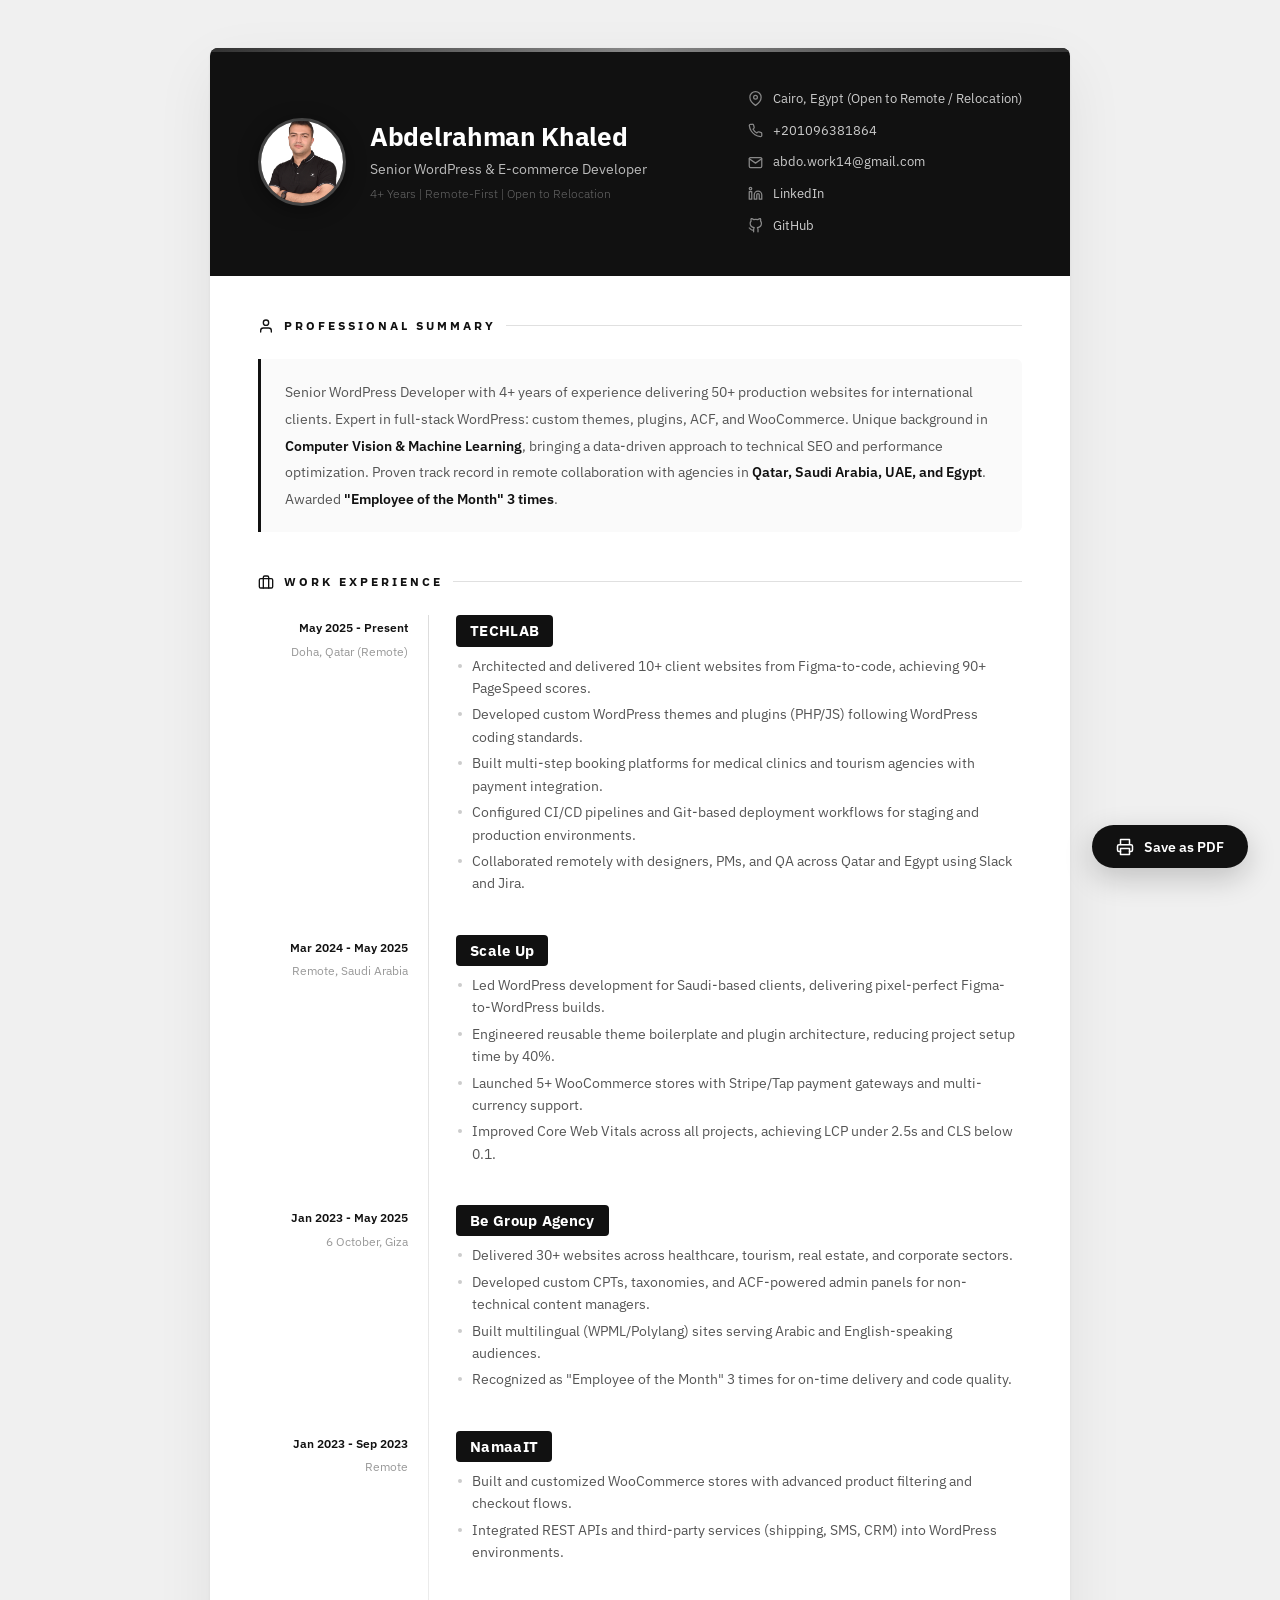
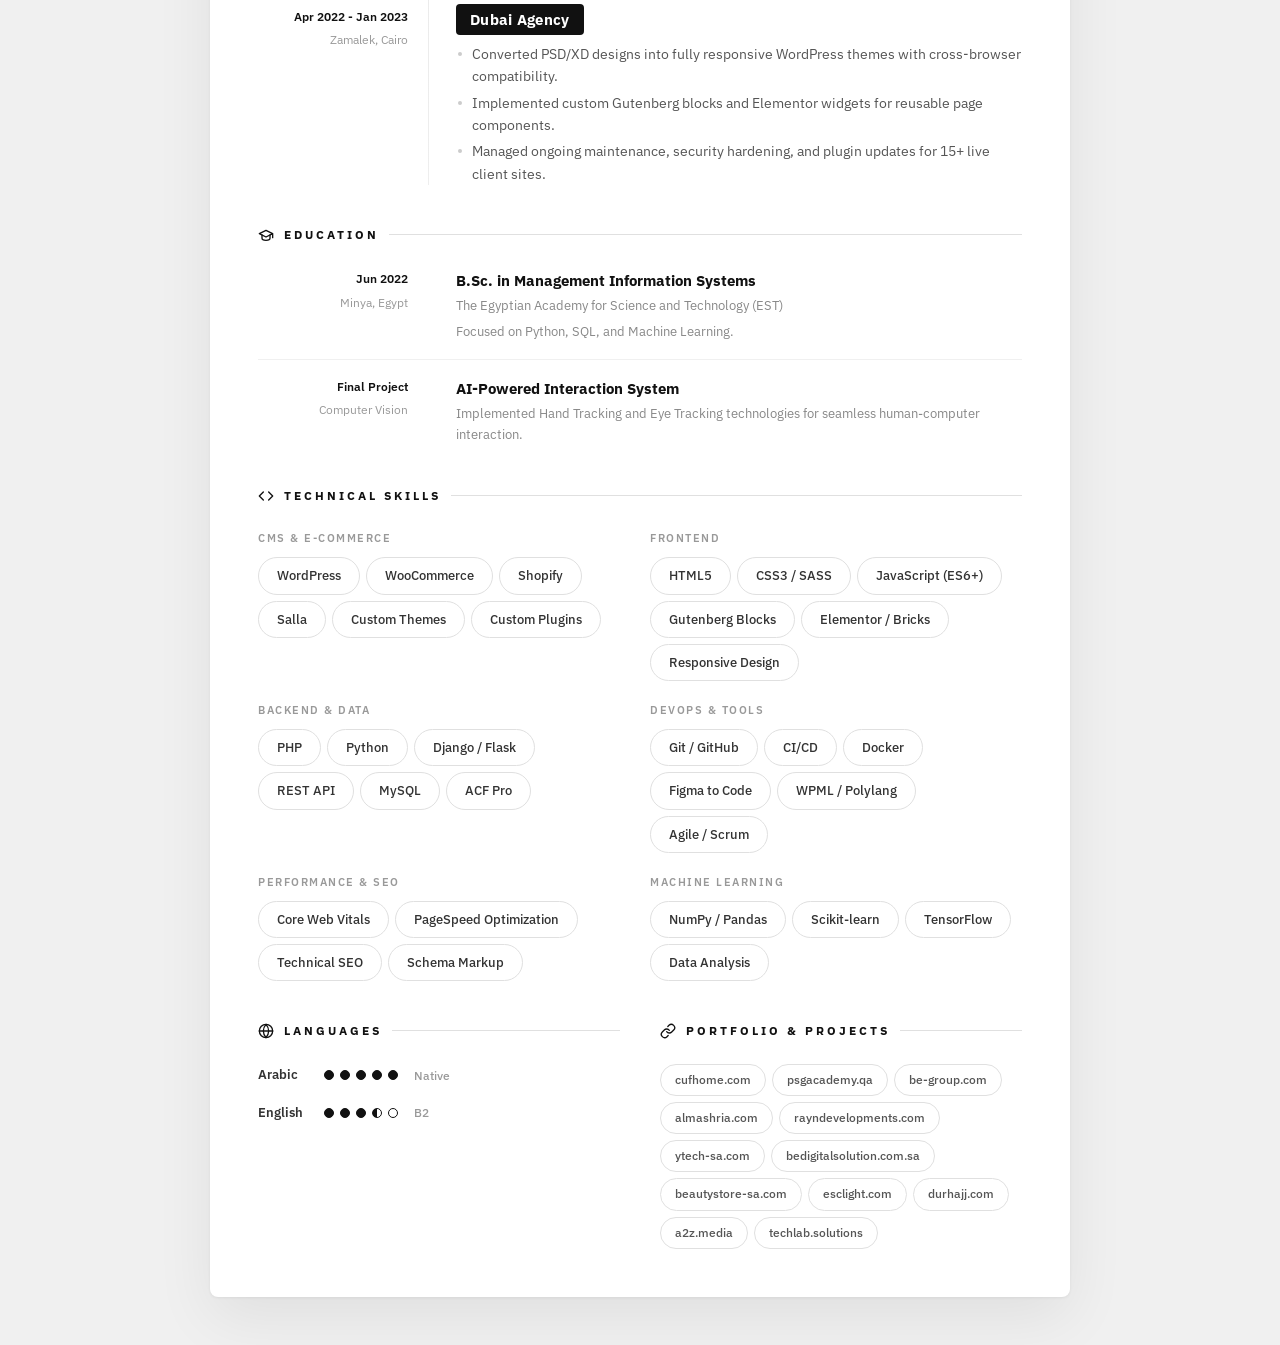
==== index.html @ c053edd2 "Initial CV commit" ====
<!DOCTYPE html>
<html lang="en">

<head>
    <meta charset="UTF-8">
    <meta name="viewport" content="width=device-width, initial-scale=1.0">
    <meta name="description"
        content="Abdelrahman Khaled - Senior WordPress Developer with 4+ years of experience delivering 50+ production websites for international clients. Expert in custom themes, plugins, WooCommerce, and headless WordPress. Open to remote and relocation opportunities.">
    <meta name="keywords"
        content="WordPress Developer, Senior WordPress Developer, WooCommerce, PHP Developer, Web Developer, Remote Developer, Freelance WordPress, Custom Themes, Custom Plugins, ACF, Elementor, Gutenberg, SEO, E-commerce Developer, Shopify, Full Stack WordPress">
    <meta name="author" content="Abdelrahman Khaled">
    <meta name="robots" content="index, follow">
    <title>Abdelrahman Khaled | Senior WordPress & E-commerce Developer - Resume</title>
    <link rel="stylesheet" href="style.css">
    <link rel="preconnect" href="https://fonts.googleapis.com">
    <link rel="preconnect" href="https://fonts.gstatic.com" crossorigin>
    <link href="https://fonts.googleapis.com/css2?family=IBM+Plex+Sans:wght@300;400;500;600;700&display=swap"
        rel="stylesheet">
</head>

<body>

    <article class="page" role="document" aria-label="Resume of Abdelrahman Khaled">

        <!-- Header / Contact Information -->
        <header class="header">
            <div class="header__left">
                <img class="header__avatar" src="profile.jpeg" alt="Profile photo of Abdelrahman Khaled" width="88"
                    height="88">
                <div class="header__info">
                    <h1 class="header__name">Abdelrahman Khaled</h1>
                    <p class="header__role">Senior WordPress & E-commerce Developer</p>
                    <p class="header__sub">4+ Years | Remote-First | Open to Relocation</p>
                </div>
            </div>
            <address class="header__right" aria-label="Contact Information">
                <div class="header__contact-item">
                    <svg class="icon" viewBox="0 0 24 24" fill="none" stroke="currentColor" stroke-width="2"
                        stroke-linecap="round" stroke-linejoin="round" aria-hidden="true">
                        <path d="M21 10c0 7-9 13-9 13s-9-6-9-13a9 9 0 0 1 18 0z" />
                        <circle cx="12" cy="10" r="3" />
                    </svg>
                    <span class="header__value">Cairo, Egypt (Open to Remote / Relocation)</span>
                </div>
                <div class="header__contact-item">
                    <svg class="icon" viewBox="0 0 24 24" fill="none" stroke="currentColor" stroke-width="2"
                        stroke-linecap="round" stroke-linejoin="round" aria-hidden="true">
                        <path
                            d="M22 16.92v3a2 2 0 0 1-2.18 2 19.79 19.79 0 0 1-8.63-3.07 19.5 19.5 0 0 1-6-6 19.79 19.79 0 0 1-3.07-8.67A2 2 0 0 1 4.11 2h3a2 2 0 0 1 2 1.72c.127.96.361 1.903.7 2.81a2 2 0 0 1-.45 2.11L8.09 9.91a16 16 0 0 0 6 6l1.27-1.27a2 2 0 0 1 2.11-.45c.907.339 1.85.573 2.81.7A2 2 0 0 1 22 16.92z" />
                    </svg>
                    <a href="tel:+201096381864" class="header__value">+201096381864</a>
                </div>
                <div class="header__contact-item">
                    <svg class="icon" viewBox="0 0 24 24" fill="none" stroke="currentColor" stroke-width="2"
                        stroke-linecap="round" stroke-linejoin="round" aria-hidden="true">
                        <path d="M4 4h16c1.1 0 2 .9 2 2v12c0 1.1-.9 2-2 2H4c-1.1 0-2-.9-2-2V6c0-1.1.9-2 2-2z" />
                        <polyline points="22,6 12,13 2,6" />
                    </svg>
                    <a href="mailto:abdo.work14@gmail.com" class="header__value">abdo.work14@gmail.com</a>
                </div>
                <!-- Social Links -->
                <div class="header__contact-item">
                    <svg class="icon" viewBox="0 0 24 24" fill="none" stroke="currentColor" stroke-width="2"
                        stroke-linecap="round" stroke-linejoin="round" aria-hidden="true">
                        <path d="M16 8a6 6 0 0 1 6 6v7h-4v-7a2 2 0 0 0-2-2 2 2 0 0 0-2 2v7h-4v-7a6 6 0 0 1 6-6z" />
                        <rect x="2" y="9" width="4" height="12" />
                        <circle cx="4" cy="4" r="2" />
                    </svg>
                    <a href="https://www.linkedin.com/in/abdelrahman-khaled-38851b259/" target="_blank"
                        rel="noopener noreferrer" class="header__value">LinkedIn</a>
                </div>
                <div class="header__contact-item">
                    <svg class="icon" viewBox="0 0 24 24" fill="none" stroke="currentColor" stroke-width="2"
                        stroke-linecap="round" stroke-linejoin="round" aria-hidden="true">
                        <path
                            d="M9 19c-5 1.5-5-2.5-7-3m14 6v-3.87a3.37 3.37 0 0 0-.94-2.61c3.14-.35 6.44-1.54 6.44-7A5.44 5.44 0 0 0 20 4.77 5.07 5.07 0 0 0 19.91 1S18.73.65 16 2.48a13.38 13.38 0 0 0-7 0C6.27.65 5.09 1 5.09 1A5.07 5.07 0 0 0 5 4.77a5.44 5.44 0 0 0-1.5 3.78c0 5.42 3.3 6.61 6.44 7A3.37 3.37 0 0 0 9 18.13V22" />
                    </svg>
                    <a href="https://github.com/aabbddoo00" target="_blank" rel="noopener noreferrer"
                        class="header__value">GitHub</a>
                </div>
            </address>
        </header>

        <!-- Content -->
        <div class="content">

            <!-- Professional Summary -->
            <section class="section" aria-labelledby="summary-title">
                <h2 class="section__title" id="summary-title">
                    <svg class="icon" viewBox="0 0 24 24" fill="none" stroke="currentColor" stroke-width="2"
                        stroke-linecap="round" stroke-linejoin="round" aria-hidden="true">
                        <path d="M20 21v-2a4 4 0 0 0-4-4H8a4 4 0 0 0-4 4v2" />
                        <circle cx="12" cy="7" r="4" />
                    </svg>
                    Professional Summary
                </h2>
                <p class="section__text">
                    Senior WordPress Developer with 4+ years of experience delivering 50+ production websites
                    for international clients. Expert in full-stack WordPress: custom themes, plugins, ACF,
                    and WooCommerce. Unique background in <strong>Computer Vision &amp; Machine Learning</strong>,
                    bringing a data-driven approach to technical SEO and performance optimization.
                    Proven track record in remote collaboration with agencies in <strong>Qatar, Saudi Arabia,
                        UAE, and Egypt</strong>. Awarded <strong>"Employee of the Month" 3 times</strong>.
                </p>
            </section>

            <!-- Work Experience -->
            <section class="section" aria-labelledby="experience-title">
                <h2 class="section__title" id="experience-title">
                    <svg class="icon" viewBox="0 0 24 24" fill="none" stroke="currentColor" stroke-width="2"
                        stroke-linecap="round" stroke-linejoin="round" aria-hidden="true">
                        <rect x="2" y="7" width="20" height="14" rx="2" ry="2" />
                        <path d="M16 21V5a2 2 0 0 0-2-2h-4a2 2 0 0 0-2 2v16" />
                    </svg>
                    Work Experience
                </h2>
                <div class="timeline">

                    <div class="job" role="listitem">
                        <div class="job__left">
                            <time class="job__date">May 2025 - Present</time>
                            <span class="job__location">Doha, Qatar (Remote)</span>
                        </div>
                        <div class="job__right">
                            <h3 class="job__company">TECHLAB</h3>
                            <ul class="job__list">
                                <li>Architected and delivered 10+ client websites from Figma-to-code, achieving 90+
                                    PageSpeed scores.</li>
                                <li>Developed custom WordPress themes and plugins (PHP/JS) following WordPress coding
                                    standards.</li>
                                <li>Built multi-step booking platforms for medical clinics and tourism agencies with
                                    payment integration.</li>
                                <li>Configured CI/CD pipelines and Git-based deployment workflows for staging and
                                    production environments.</li>
                                <li>Collaborated remotely with designers, PMs, and QA across Qatar and Egypt using Slack
                                    and Jira.</li>
                            </ul>
                        </div>
                    </div>

                    <div class="job" role="listitem">
                        <div class="job__left">
                            <time class="job__date">Mar 2024 - May 2025</time>
                            <span class="job__location">Remote, Saudi Arabia</span>
                        </div>
                        <div class="job__right">
                            <h3 class="job__company">Scale Up</h3>
                            <ul class="job__list">
                                <li>Led WordPress development for Saudi-based clients, delivering pixel-perfect
                                    Figma-to-WordPress builds.</li>
                                <li>Engineered reusable theme boilerplate and plugin architecture, reducing project
                                    setup time by 40%.</li>
                                <li>Launched 5+ WooCommerce stores with Stripe/Tap payment gateways and multi-currency
                                    support.</li>
                                <li>Improved Core Web Vitals across all projects, achieving LCP under 2.5s and CLS below
                                    0.1.</li>
                            </ul>
                        </div>
                    </div>

                    <div class="job" role="listitem">
                        <div class="job__left">
                            <time class="job__date">Jan 2023 - May 2025</time>
                            <span class="job__location">6 October, Giza</span>
                        </div>
                        <div class="job__right">
                            <h3 class="job__company">Be Group Agency</h3>
                            <ul class="job__list">
                                <li>Delivered 30+ websites across healthcare, tourism, real estate, and corporate
                                    sectors.</li>
                                <li>Developed custom CPTs, taxonomies, and ACF-powered admin panels for non-technical
                                    content managers.</li>
                                <li>Built multilingual (WPML/Polylang) sites serving Arabic and English-speaking
                                    audiences.</li>
                                <li>Recognized as "Employee of the Month" 3 times for on-time delivery and code quality.
                                </li>
                            </ul>
                        </div>
                    </div>

                    <div class="job" role="listitem">
                        <div class="job__left">
                            <time class="job__date">Jan 2023 - Sep 2023</time>
                            <span class="job__location">Remote</span>
                        </div>
                        <div class="job__right">
                            <h3 class="job__company">NamaaIT</h3>
                            <ul class="job__list">
                                <li>Built and customized WooCommerce stores with advanced product filtering and checkout
                                    flows.</li>
                                <li>Integrated REST APIs and third-party services (shipping, SMS, CRM) into WordPress
                                    environments.</li>
                            </ul>
                        </div>
                    </div>

                    <div class="job" role="listitem">
                        <div class="job__left">
                            <time class="job__date">Apr 2022 - Jan 2023</time>
                            <span class="job__location">Zamalek, Cairo</span>
                        </div>
                        <div class="job__right">
                            <h3 class="job__company">Dubai Agency</h3>
                            <ul class="job__list">
                                <li>Converted PSD/XD designs into fully responsive WordPress themes with cross-browser
                                    compatibility.</li>
                                <li>Implemented custom Gutenberg blocks and Elementor widgets for reusable page
                                    components.</li>
                                <li>Managed ongoing maintenance, security hardening, and plugin updates for 15+ live
                                    client sites.</li>
                            </ul>
                        </div>
                    </div>

                </div>
            </section>

            <!-- Education -->
            <section class="section" aria-labelledby="education-title">
                <h2 class="section__title" id="education-title">
                    <svg class="icon" viewBox="0 0 24 24" fill="none" stroke="currentColor" stroke-width="2"
                        stroke-linecap="round" stroke-linejoin="round" aria-hidden="true">
                        <path d="M22 10v6M2 10l10-5 10 5-10 5z" />
                        <path d="M6 12v5c0 1.66 2.69 3 6 3s6-1.34 6-3v-5" />
                    </svg>
                    Education
                </h2>
                <div class="edu">
                    <div class="edu__left">
                        <time class="edu__date">Jun 2022</time>
                        <span class="edu__place">Minya, Egypt</span>
                    </div>
                    <div class="edu__right">
                        <h3 class="edu__degree">B.Sc. in Management Information Systems</h3>
                        <p class="edu__school">The Egyptian Academy for Science and Technology (EST)</p>
                        <p class="edu__details">
                            Focused on Python, SQL, and Machine Learning.
                        </p>
                    </div>
                </div>
                <div class="edu edu--extra">
                    <div class="edu__left">
                        <span class="edu__date">Final Project</span>
                        <span class="edu__place">Computer Vision</span>
                    </div>
                    <div class="edu__right">
                        <h3 class="edu__degree">AI-Powered Interaction System</h3>
                        <p class="edu__school">Implemented Hand Tracking and Eye Tracking technologies for seamless
                            human-computer interaction.</p>
                    </div>
                </div>
            </section>

            <!-- Technical Skills -->
            <section class="section" aria-labelledby="skills-title">
                <h2 class="section__title" id="skills-title">
                    <svg class="icon" viewBox="0 0 24 24" fill="none" stroke="currentColor" stroke-width="2"
                        stroke-linecap="round" stroke-linejoin="round" aria-hidden="true">
                        <polyline points="16 18 22 12 16 6" />
                        <polyline points="8 6 2 12 8 18" />
                    </svg>
                    Technical Skills
                </h2>
                <div class="skill-groups">
                    <div class="skill-group">
                        <h4 class="skill-group__title">CMS &amp; E-commerce</h4>
                        <div class="skill-group__chips">
                            <span class="chip">WordPress</span>
                            <span class="chip">WooCommerce</span>
                            <span class="chip">Shopify</span>
                            <span class="chip">Salla</span>
                            <span class="chip">Custom Themes</span>
                            <span class="chip">Custom Plugins</span>
                        </div>
                    </div>
                    <div class="skill-group">
                        <h4 class="skill-group__title">Frontend</h4>
                        <div class="skill-group__chips">
                            <span class="chip">HTML5</span>
                            <span class="chip">CSS3 / SASS</span>
                            <span class="chip">JavaScript (ES6+)</span>
                            <span class="chip">Gutenberg Blocks</span>
                            <span class="chip">Elementor / Bricks</span>
                            <span class="chip">Responsive Design</span>
                        </div>
                    </div>
                    <div class="skill-group">
                        <h4 class="skill-group__title">Backend &amp; Data</h4>
                        <div class="skill-group__chips">
                            <span class="chip">PHP</span>
                            <span class="chip">Python</span>
                            <span class="chip">Django / Flask</span>
                            <span class="chip">REST API</span>
                            <span class="chip">MySQL</span>
                            <span class="chip">ACF Pro</span>
                        </div>
                    </div>
                    <div class="skill-group">
                        <h4 class="skill-group__title">DevOps &amp; Tools</h4>
                        <div class="skill-group__chips">
                            <span class="chip">Git / GitHub</span>
                            <span class="chip">CI/CD</span>
                            <span class="chip">Docker</span>
                            <span class="chip">Figma to Code</span>
                            <span class="chip">WPML / Polylang</span>
                            <span class="chip">Agile / Scrum</span>
                        </div>
                    </div>
                    <div class="skill-group">
                        <h4 class="skill-group__title">Performance &amp; SEO</h4>
                        <div class="skill-group__chips">
                            <span class="chip">Core Web Vitals</span>
                            <span class="chip">PageSpeed Optimization</span>
                            <span class="chip">Technical SEO</span>
                            <span class="chip">Schema Markup</span>
                        </div>
                    </div>
                    <div class="skill-group">
                        <h4 class="skill-group__title">Machine Learning</h4>
                        <div class="skill-group__chips">
                            <span class="chip">NumPy / Pandas</span>
                            <span class="chip">Scikit-learn</span>
                            <span class="chip">TensorFlow</span>
                            <span class="chip">Data Analysis</span>
                        </div>
                    </div>
                </div>
            </section>

            <!-- Languages -->
            <section class="section section--row">
                <div class="section__half" aria-labelledby="lang-title">
                    <h2 class="section__title" id="lang-title">
                        <svg class="icon" viewBox="0 0 24 24" fill="none" stroke="currentColor" stroke-width="2"
                            stroke-linecap="round" stroke-linejoin="round" aria-hidden="true">
                            <circle cx="12" cy="12" r="10" />
                            <line x1="2" y1="12" x2="22" y2="12" />
                            <path
                                d="M12 2a15.3 15.3 0 0 1 4 10 15.3 15.3 0 0 1-4 10 15.3 15.3 0 0 1-4-10 15.3 15.3 0 0 1 4-10z" />
                        </svg>
                        Languages
                    </h2>
                    <div class="langs">
                        <div class="lang">
                            <span class="lang__name">Arabic</span>
                            <span class="lang__dots">
                                <span class="lang__dot lang__dot--filled"></span>
                                <span class="lang__dot lang__dot--filled"></span>
                                <span class="lang__dot lang__dot--filled"></span>
                                <span class="lang__dot lang__dot--filled"></span>
                                <span class="lang__dot lang__dot--filled"></span>
                            </span>
                            <span class="lang__label">Native</span>
                        </div>
                        <div class="lang">
                            <span class="lang__name">English</span>
                            <span class="lang__dots">
                                <span class="lang__dot lang__dot--filled"></span>
                                <span class="lang__dot lang__dot--filled"></span>
                                <span class="lang__dot lang__dot--filled"></span>
                                <span class="lang__dot lang__dot--half"></span>
                                <span class="lang__dot"></span>
                            </span>
                            <span class="lang__label">B2</span>
                        </div>
                    </div>
                </div>
                <div class="section__half" aria-labelledby="portfolio-title">
                    <h2 class="section__title" id="portfolio-title">
                        <svg class="icon" viewBox="0 0 24 24" fill="none" stroke="currentColor" stroke-width="2"
                            stroke-linecap="round" stroke-linejoin="round" aria-hidden="true">
                            <path d="M10 13a5 5 0 0 0 7.54.54l3-3a5 5 0 0 0-7.07-7.07l-1.72 1.71" />
                            <path d="M14 11a5 5 0 0 0-7.54-.54l-3 3a5 5 0 0 0 7.07 7.07l1.71-1.71" />
                        </svg>
                        Portfolio &amp; Projects
                    </h2>
                    <div class="portfolio">
                        <a href="https://cufhome.com" target="_blank" rel="noopener noreferrer">cufhome.com</a>
                        <a href="https://psgacademy.qa" target="_blank" rel="noopener noreferrer">psgacademy.qa</a>
                        <a href="https://be-group.com" target="_blank" rel="noopener noreferrer">be-group.com</a>
                        <a href="https://almashria.com" target="_blank" rel="noopener noreferrer">almashria.com</a>
                        <a href="https://rayndevelopments.com" target="_blank"
                            rel="noopener noreferrer">rayndevelopments.com</a>
                        <a href="https://ytech-sa.com/ar" target="_blank" rel="noopener noreferrer">ytech-sa.com</a>
                        <a href="https://bedigitalsolution.com.sa" target="_blank"
                            rel="noopener noreferrer">bedigitalsolution.com.sa</a>
                        <a href="https://beautystore-sa.com" target="_blank"
                            rel="noopener noreferrer">beautystore-sa.com</a>
                        <a href="https://esclight.com" target="_blank" rel="noopener noreferrer">esclight.com</a>
                        <a href="https://durhajj.com" target="_blank" rel="noopener noreferrer">durhajj.com</a>
                        <a href="https://a2z.media" target="_blank" rel="noopener noreferrer">a2z.media</a>
                        <a href="https://techlab.solutions" target="_blank"
                            rel="noopener noreferrer">techlab.solutions</a>
                    </div>
                </div>
            </section>

        </div>

    </article>

    <!-- Floating Print Button -->
    <button class="print-btn" onclick="window.print()" aria-label="Print or Save as PDF">
        <svg class="icon" viewBox="0 0 24 24" fill="none" stroke="currentColor" stroke-width="2" stroke-linecap="round"
            stroke-linejoin="round">
            <path d="M6 9V2h12v7M6 18H4a2 2 0 0 1-2-2v-5a2 2 0 0 1 2-2h16a2 2 0 0 1 2 2v5a2 2 0 0 1-2 2h-2" />
            <rect x="6" y="14" width="12" height="8" />
        </svg>
        <span>Save as PDF</span>
    </button>

</body>

</html>
---- style.css ----
/* ========================================
   ABDELRAHMAN KHALED — CV
   ======================================== */

/* ---------- Reset & Base ---------- */
*,
*::before,
*::after {
    margin: 0;
    padding: 0;
    box-sizing: border-box;
}

html {
    font-size: 16px;
}

body {
    font-family: 'IBM Plex Sans', -apple-system, BlinkMacSystemFont, sans-serif;
    background: #f0f0f0;
    color: #444;
    line-height: 1.65;
    -webkit-font-smoothing: antialiased;
    -moz-osx-font-smoothing: grayscale;
    min-height: 100vh;
    display: flex;
    justify-content: center;
    align-items: flex-start;
    padding: 48px 24px;
}

/* ---------- SVG Icons ---------- */
.icon {
    width: 16px;
    height: 16px;
    flex-shrink: 0;
    display: inline-block;
    vertical-align: middle;
}

address {
    font-style: normal;
}

/* ---------- Page ---------- */
.page {
    max-width: 860px;
    width: 100%;
    background: #fff;
    box-shadow: 0 1px 3px rgba(0, 0, 0, 0.06), 0 20px 60px rgba(0, 0, 0, 0.07);
    border-radius: 8px;
    overflow: hidden;
}

/* ==========================================
   HEADER
   ========================================== */
.header {
    background: #111;
    color: #fff;
    padding: 40px 48px;
    display: flex;
    justify-content: space-between;
    align-items: center;
    gap: 32px;
    flex-wrap: wrap;
    position: relative;
}

.header::before {
    content: '';
    position: absolute;
    top: 0;
    left: 0;
    right: 0;
    height: 4px;
    background: linear-gradient(90deg, #333 0%, #888 50%, #333 100%);
}

.header__left {
    display: flex;
    align-items: center;
    gap: 24px;
    min-width: 0;
}

.header__avatar {
    width: 88px;
    height: 88px;
    border-radius: 50%;
    object-fit: cover;
    border: 3px solid #444;
    flex-shrink: 0;
    box-shadow: 0 4px 20px rgba(0, 0, 0, 0.4);
}

.header__name {
    font-size: 1.65rem;
    font-weight: 700;
    letter-spacing: -0.3px;
    line-height: 1.2;
    margin-bottom: 4px;
}

.header__role {
    font-size: 0.9rem;
    color: #bbb;
    font-weight: 400;
    margin-bottom: 2px;
}

.header__sub {
    font-size: 0.78rem;
    color: #666;
    font-weight: 300;
}

.header__right {
    display: flex;
    flex-direction: column;
    gap: 10px;
    flex-shrink: 0;
}

.header__contact-item {
    display: flex;
    align-items: center;
    gap: 10px;
}

.header__contact-item .icon {
    width: 15px;
    height: 15px;
    stroke: #888;
    flex-shrink: 0;
}

.header__value {
    font-size: 0.82rem;
    color: #ccc;
    text-decoration: none;
    transition: color 0.2s;
}

a.header__value:hover {
    color: #fff;
}

/* ==========================================
   CONTENT
   ========================================== */
.content {
    padding: 40px 48px 48px;
}

/* ---------- Sections ---------- */
.section {
    margin-bottom: 40px;
}

.section:last-child {
    margin-bottom: 0;
}

.section__title {
    font-size: 0.72rem;
    font-weight: 700;
    color: #111;
    text-transform: uppercase;
    letter-spacing: 3px;
    margin-bottom: 24px;
    display: flex;
    align-items: center;
    gap: 10px;
}

.section__title .icon {
    width: 16px;
    height: 16px;
    stroke: #111;
}

.section__title::after {
    content: '';
    flex: 1;
    height: 1px;
    background: #e0e0e0;
}

.section__text {
    font-size: 0.9rem;
    color: #555;
    line-height: 1.85;
    padding: 20px 24px;
    background: #fafafa;
    border-left: 3px solid #111;
    border-radius: 0 6px 6px 0;
}

.section__text strong {
    color: #111;
    font-weight: 600;
}

/* ==========================================
   TIMELINE / JOBS
   ========================================== */
.timeline {
    display: flex;
    flex-direction: column;
    gap: 0;
    position: relative;
}

.timeline::before {
    content: '';
    position: absolute;
    left: 170px;
    top: 0;
    bottom: 0;
    width: 1px;
    background: linear-gradient(180deg, #ddd 0%, #eee 100%);
}

.job {
    display: grid;
    grid-template-columns: 170px 1fr;
    gap: 28px;
    padding: 20px 0;
    border-bottom: none;
    position: relative;
}

.job:first-child {
    padding-top: 0;
}

.job:last-child {
    padding-bottom: 0;
}

.job__left {
    display: flex;
    flex-direction: column;
    gap: 4px;
    padding-top: 2px;
    text-align: right;
    padding-right: 20px;
}

.job__date {
    font-size: 0.78rem;
    font-weight: 600;
    color: #111;
}

.job__location {
    font-size: 0.75rem;
    color: #999;
}

.job__right {
    min-width: 0;
}

.job__company {
    font-weight: 700;
    font-size: 0.95rem;
    color: #111;
    margin-bottom: 8px;
    display: inline-block;
    background: #111;
    color: #fff;
    padding: 3px 14px;
    border-radius: 4px;
    letter-spacing: 0.3px;
}

.job__list {
    list-style: none;
    display: flex;
    flex-direction: column;
    gap: 4px;
}

.job__list li {
    position: relative;
    padding-left: 16px;
    font-size: 0.85rem;
    color: #555;
    line-height: 1.65;
}

.job__list li::before {
    content: '';
    position: absolute;
    left: 2px;
    top: 9px;
    width: 4px;
    height: 4px;
    border-radius: 50%;
    background: #ccc;
}

/* ==========================================
   EDUCATION
   ========================================== */
.edu {
    display: grid;
    grid-template-columns: 170px 1fr;
    gap: 28px;
}

.edu--extra {
    margin-top: 16px;
    padding-top: 16px;
    border-top: 1px solid #f0f0f0;
}

.edu__left {
    display: flex;
    flex-direction: column;
    gap: 4px;
    text-align: right;
    padding-right: 20px;
}

.edu__date {
    font-size: 0.78rem;
    font-weight: 600;
    color: #111;
}

.edu__place {
    font-size: 0.75rem;
    color: #999;
}

.edu__degree {
    font-weight: 700;
    font-size: 0.95rem;
    color: #111;
    margin-bottom: 2px;
}

.edu__school {
    font-size: 0.82rem;
    color: #888;
}

/* ==========================================
   SKILLS
   ========================================== */
.skill-groups {
    display: grid;
    grid-template-columns: 1fr 1fr;
    gap: 20px;
}

.skill-group {
    min-width: 0;
}

.skill-group__title {
    font-size: 0.7rem;
    font-weight: 600;
    color: #999;
    text-transform: uppercase;
    letter-spacing: 1.5px;
    margin-bottom: 10px;
}

.skill-group__chips {
    display: flex;
    flex-wrap: wrap;
    gap: 6px;
}

.chip {
    padding: 7px 18px;
    background: #fff;
    border: 1.5px solid #e0e0e0;
    border-radius: 100px;
    font-size: 0.8rem;
    color: #333;
    font-weight: 500;
    transition: all 0.25s ease;
    cursor: default;
}

.chip:hover {
    background: #111;
    color: #fff;
    border-color: #111;
    transform: translateY(-1px);
    box-shadow: 0 3px 10px rgba(0, 0, 0, 0.12);
}

/* ==========================================
   LANGUAGES & PORTFOLIO ROW
   ========================================== */
.section--row {
    display: grid;
    grid-template-columns: 1fr 1fr;
    gap: 40px;
}

.section__half {
    min-width: 0;
}

/* --- Language Dots --- */
.langs {
    display: flex;
    flex-direction: column;
    gap: 16px;
}

.lang {
    display: flex;
    align-items: center;
    gap: 12px;
}

.lang__name {
    font-size: 0.82rem;
    font-weight: 600;
    color: #333;
    min-width: 54px;
}

.lang__dots {
    display: flex;
    gap: 6px;
}

.lang__dot {
    width: 10px;
    height: 10px;
    border-radius: 50%;
    border: 1.5px solid #111;
    background: transparent;
    transition: all 0.2s;
}

.lang__dot--filled {
    background: #111;
}

.lang__dot--half {
    background: linear-gradient(90deg, #111 50%, transparent 50%);
}

.lang__label {
    font-size: 0.72rem;
    color: #999;
    font-weight: 500;
    margin-left: 4px;
}

/* --- Portfolio --- */
.portfolio {
    display: flex;
    flex-wrap: wrap;
    gap: 6px;
}

.portfolio a {
    padding: 5px 14px;
    background: #fff;
    border: 1px solid #e0e0e0;
    border-radius: 100px;
    font-size: 0.76rem;
    color: #555;
    text-decoration: none;
    font-weight: 500;
    transition: all 0.2s ease;
}

.portfolio a:hover {
    background: #111;
    color: #fff;
    border-color: #111;
    transform: translateY(-1px);
}

/* ==========================================
   RESPONSIVE
   ========================================== */
@media (max-width: 768px) {
    body {
        padding: 0;
    }

    .page {
        border-radius: 0;
        box-shadow: none;
    }

    .header {
        flex-direction: column;
        align-items: flex-start;
        padding: 32px 24px;
        gap: 24px;
    }

    .header__left {
        flex-direction: column;
        align-items: flex-start;
        gap: 16px;
    }

    .content {
        padding: 28px 24px 36px;
    }

    .job {
        grid-template-columns: 1fr;
        gap: 8px;
    }

    .job__left,
    .edu__left {
        text-align: left;
        padding-right: 0;
    }

    .timeline::before {
        display: none;
    }

    .edu {
        grid-template-columns: 1fr;
        gap: 8px;
    }

    .skill-groups {
        grid-template-columns: 1fr;
        gap: 16px;
    }

    .section--row {
        grid-template-columns: 1fr;
        gap: 32px;
    }

    .chip {
        font-size: 0.78rem;
        padding: 5px 12px;
    }
}

@media (max-width: 480px) {
    .header__name {
        font-size: 1.35rem;
    }

    .header__avatar {
        width: 72px;
        height: 72px;
    }

    .lang {
        grid-template-columns: 50px 1fr 36px;
        gap: 8px;
    }
}

/* ---------- Floating Print Button ---------- */
.print-btn {
    position: fixed;
    bottom: 32px;
    right: 32px;
    background: #111;
    color: #fff;
    border: none;
    padding: 12px 24px;
    border-radius: 100px;
    font-weight: 600;
    font-size: 0.9rem;
    cursor: pointer;
    display: flex;
    align-items: center;
    gap: 10px;
    box-shadow: 0 10px 30px rgba(0, 0, 0, 0.2);
    transition: all 0.3s cubic-bezier(0.175, 0.885, 0.32, 1.275);
    z-index: 1000;
    font-family: inherit;
}

.print-btn:hover {
    transform: translateY(-4px) scale(1.05);
    box-shadow: 0 15px 40px rgba(0, 0, 0, 0.3);
    background: #333;
}

.print-btn .icon {
    width: 18px;
    height: 18px;
    stroke: #fff;
}

.edu__details {
    font-size: 0.82rem;
    color: #888;
    margin-top: 4px;
}

/* ==========================================
   PRINT / PDF
   ========================================== */
@media print {
    .print-btn {
        display: none !important;
    }

    * {
        -webkit-print-color-adjust: exact !important;
        print-color-adjust: exact !important;
    }

    /* ... rest of the print styles follow ... */

    @page {
        margin: 0;
        size: A4;
    }

    html,
    body {
        width: 210mm;
        min-height: 297mm;
    }

    body {
        background: #fff !important;
        padding: 0;
        min-height: auto;
        display: block;
    }

    .icon {
        width: 14px !important;
        height: 14px !important;
        stroke: currentColor !important;
        display: inline-block !important;
        vertical-align: middle !important;
    }

    .header .icon {
        stroke: #999 !important;
    }

    .section__title .icon {
        stroke: #111 !important;
    }

    .page {
        max-width: 100%;
        width: 100%;
        box-shadow: none;
        border-radius: 0;
    }

    .header {
        background: #111 !important;
        color: #fff !important;
        padding: 28px 36px;
        display: flex !important;
        flex-direction: row !important;
        flex-wrap: nowrap !important;
        justify-content: space-between !important;
        align-items: center !important;
        gap: 24px;
    }

    .header__left {
        display: flex !important;
        flex-direction: row !important;
        align-items: center !important;
        gap: 18px;
    }

    .header__avatar {
        width: 64px !important;
        height: 64px !important;
        border: 2px solid #333 !important;
    }

    .header__name {
        color: #fff !important;
        font-size: 1.3rem !important;
    }

    .header__role {
        color: #bbb !important;
        font-size: 0.8rem !important;
    }

    .header__sub {
        color: #666 !important;
        font-size: 0.7rem !important;
    }

    .header__right {
        flex-shrink: 0 !important;
    }

    .header__value,
    a.header__value {
        color: #ccc !important;
        font-size: 0.75rem !important;
    }

    .header__contact-item {
        gap: 8px;
    }

    .content {
        padding: 20px 36px 24px;
    }

    .section {
        margin-bottom: 16px;
    }

    .section__title {
        color: #111 !important;
        margin-bottom: 10px;
        font-size: 0.65rem;
    }

    .section__title::after {
        background: #e0e0e0 !important;
    }

    .section__text {
        font-size: 0.75rem;
        line-height: 1.6;
        padding: 14px 18px;
    }

    .timeline::before {
        left: 140px;
    }

    .job {
        break-inside: avoid;
        padding: 10px 0;
        grid-template-columns: 140px 1fr;
        gap: 20px;
    }

    .job__date {
        color: #111 !important;
        font-size: 0.7rem !important;
    }

    .job__location {
        font-size: 0.65rem !important;
    }

    .job__company {
        background: #f5f5f5 !important;
        color: #111 !important;
        font-size: 0.82rem !important;
        padding: 2px 10px;
        margin-bottom: 4px;
    }

    .job__list {
        gap: 2px;
    }

    .job__list li {
        font-size: 0.72rem;
        line-height: 1.5;
    }

    .job__list li::before {
        background: #ccc !important;
    }

    .edu {
        grid-template-columns: 140px 1fr;
        gap: 20px;
    }

    .edu--extra {
        margin-top: 10px;
        padding-top: 10px;
    }

    .edu__degree {
        font-size: 0.82rem;
    }

    .edu__school {
        font-size: 0.72rem;
    }

    .skill-groups {
        grid-template-columns: 1fr 1fr 1fr;
        gap: 12px;
    }

    .skill-group__title {
        font-size: 0.6rem;
        margin-bottom: 6px;
    }

    .skill-group__chips {
        gap: 4px;
    }

    .chip {
        border: 1px solid #ddd !important;
        background: #fff !important;
        color: #333 !important;
        padding: 3px 10px;
        font-size: 0.68rem;
    }

    .section--row {
        gap: 24px;
    }

    .lang__name {
        font-size: 0.72rem;
    }

    .lang__dot {
        border: 1.5px solid #111 !important;
        background: transparent !important;
    }

    .lang__dot--filled {
        background: #111 !important;
    }

    .lang__dot--half {
        background: linear-gradient(90deg, #111 50%, transparent 50%) !important;
    }

    .lang__label {
        font-size: 0.65rem;
    }

    .portfolio a {
        background: #f7f7f7 !important;
        border: 1px solid #e8e8e8 !important;
        color: #666 !important;
        font-size: 0.68rem;
        padding: 3px 10px;
    }

    .edu {
        break-inside: avoid;
    }

    a {
        text-decoration: none !important;
    }
}
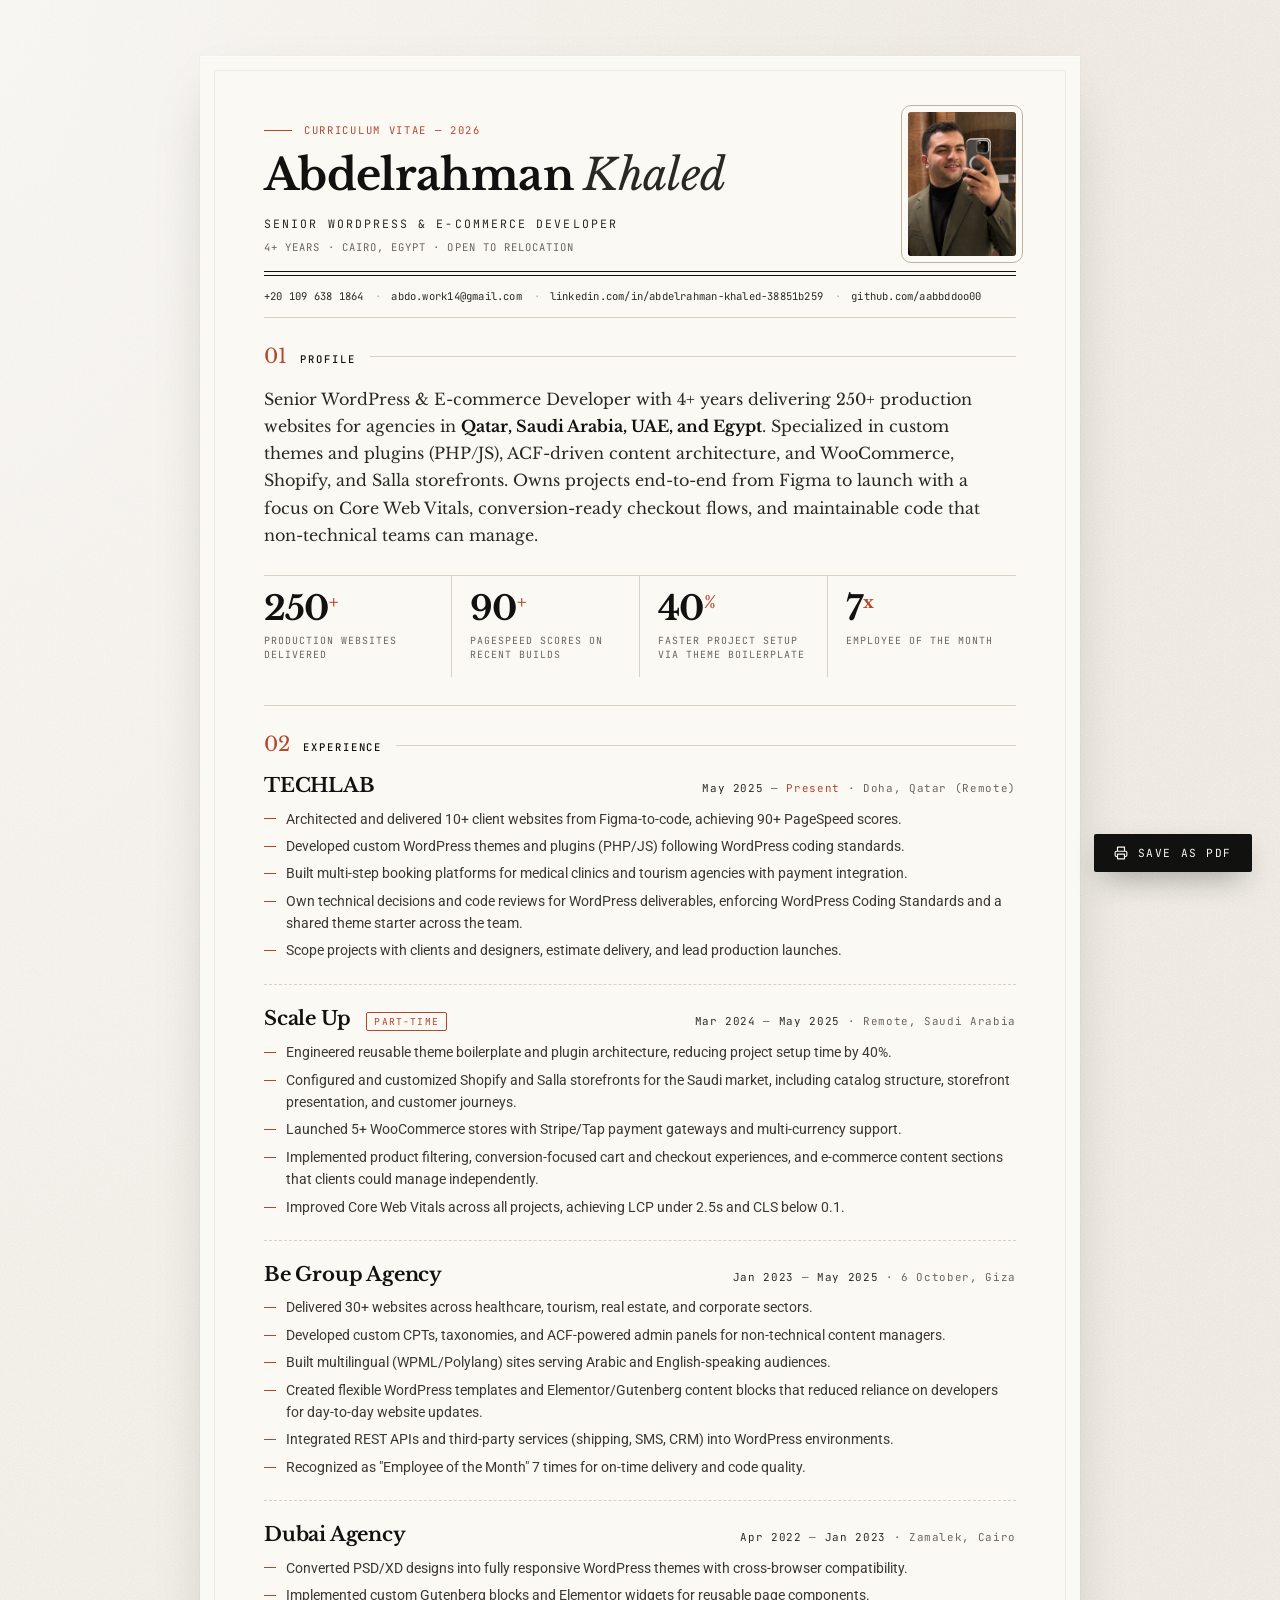
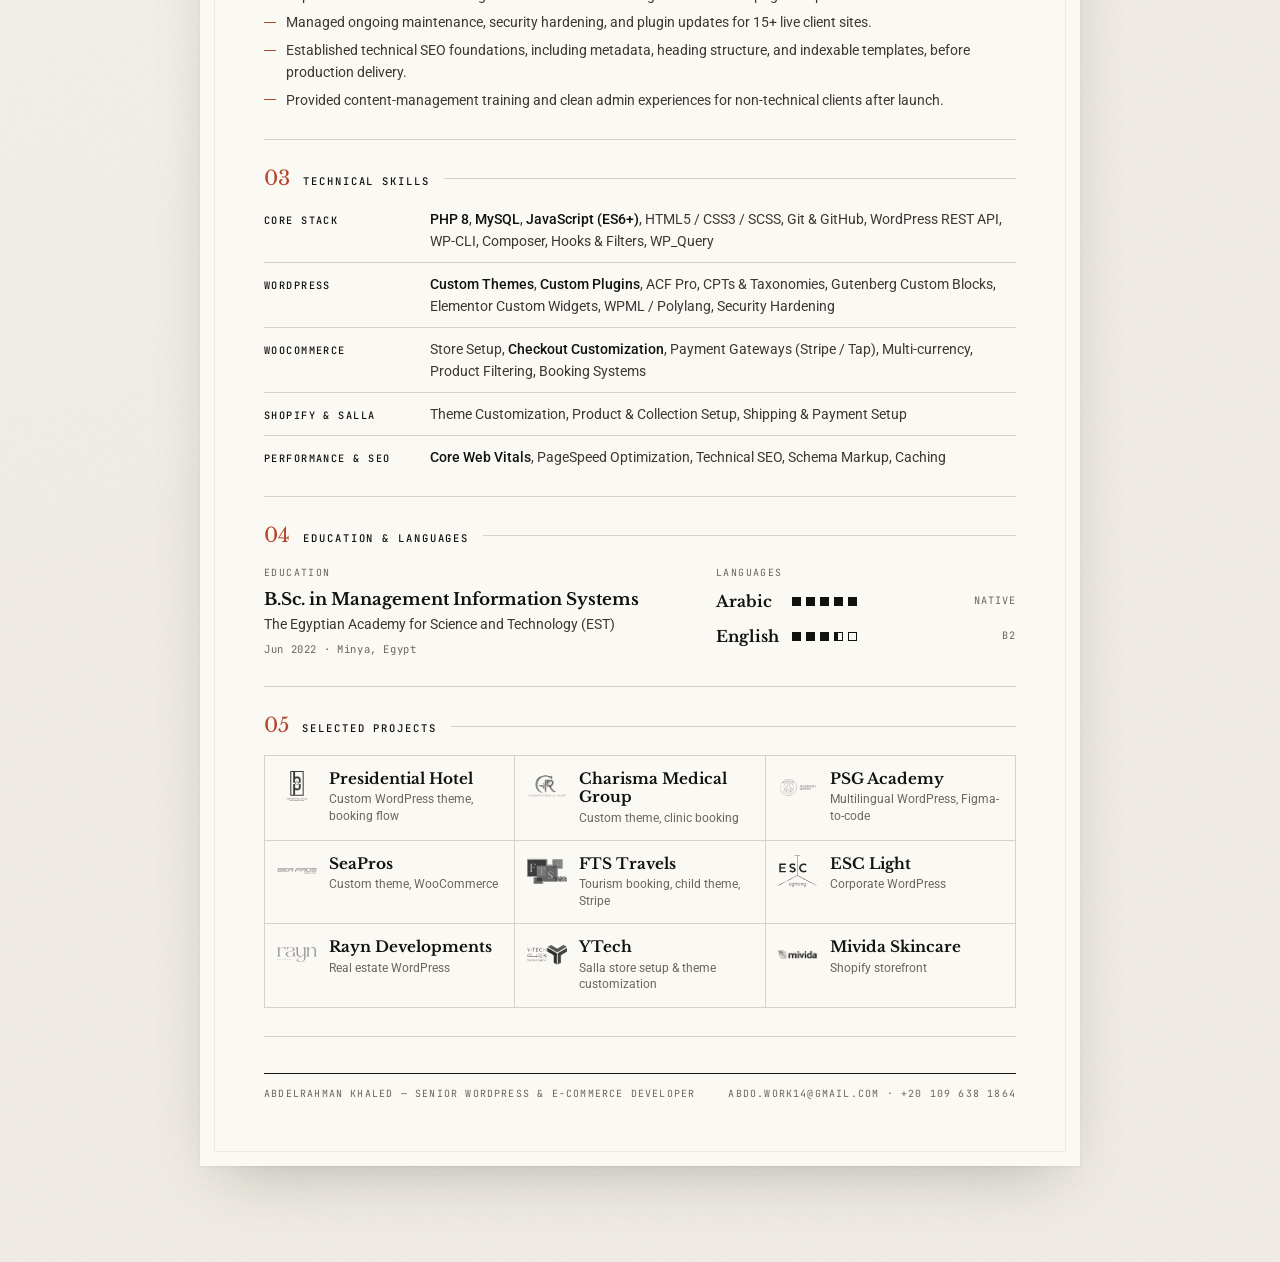
==== commit ee5ec6f0: "Redesign CV: editorial layout, updated content, local logos" ====
--- a/index.html
+++ b/index.html
@@ -5,345 +5,225 @@
     <meta charset="UTF-8">
     <meta name="viewport" content="width=device-width, initial-scale=1.0">
     <meta name="description"
-        content="Abdelrahman Khaled - Senior WordPress Developer with 4+ years of experience delivering 50+ production websites for international clients. Expert in custom themes, plugins, WooCommerce, and headless WordPress. Open to remote and relocation opportunities.">
+        content="Abdelrahman Khaled - Senior WordPress and e-commerce developer with 4+ years delivering 250+ production websites. Custom themes and plugins in PHP and JavaScript, WooCommerce, Shopify, Salla, WordPress REST API, and Core Web Vitals.">
     <meta name="keywords"
-        content="WordPress Developer, Senior WordPress Developer, WooCommerce, PHP Developer, Web Developer, Remote Developer, Freelance WordPress, Custom Themes, Custom Plugins, ACF, Elementor, Gutenberg, SEO, E-commerce Developer, Shopify, Full Stack WordPress">
+        content="Senior WordPress Developer, WooCommerce, Shopify, Salla, Custom Themes, Custom Plugins, PHP, JavaScript, MySQL, WordPress REST API, ACF, Gutenberg, Elementor, SEO, E-commerce Developer">
     <meta name="author" content="Abdelrahman Khaled">
     <meta name="robots" content="index, follow">
+    <meta name="theme-color" content="#f6f2ea">
     <title>Abdelrahman Khaled | Senior WordPress & E-commerce Developer - Resume</title>
-    <link rel="stylesheet" href="style.css">
     <link rel="preconnect" href="https://fonts.googleapis.com">
     <link rel="preconnect" href="https://fonts.gstatic.com" crossorigin>
-    <link href="https://fonts.googleapis.com/css2?family=IBM+Plex+Sans:wght@300;400;500;600;700&display=swap"
+    <link
+        href="https://fonts.googleapis.com/css2?family=Libre+Baskerville:ital,wght@0,400;0,700;1,400&family=Roboto:wght@400;500;700&family=JetBrains+Mono:wght@500;600;700&display=swap"
         rel="stylesheet">
+    <link rel="stylesheet" href="cv.css">
 </head>
 
 <body>
 
     <article class="page" role="document" aria-label="Resume of Abdelrahman Khaled">
 
-        <!-- Header / Contact Information -->
-        <header class="header">
-            <div class="header__left">
-                <img class="header__avatar" src="profile.jpeg" alt="Profile photo of Abdelrahman Khaled" width="88"
-                    height="88">
-                <div class="header__info">
-                    <h1 class="header__name">Abdelrahman Khaled</h1>
-                    <p class="header__role">Senior WordPress & E-commerce Developer</p>
-                    <p class="header__sub">4+ Years | Remote-First | Open to Relocation</p>
+        <!-- Masthead -->
+        <header class="masthead">
+            <div class="masthead__text">
+                <p class="masthead__kicker">Curriculum Vitae — 2026</p>
+                <h1 class="masthead__name">Abdelrahman <em>Khaled</em></h1>
+                <p class="masthead__role">Senior WordPress &amp; E-commerce Developer</p>
+                <p class="masthead__sub">4+ Years · Cairo, Egypt · Open to Relocation</p>
+            </div>
+            <img class="masthead__photo" src="profile-cv.jpg" alt="Profile photo of Abdelrahman Khaled"
+                width="108" height="144">
+        </header>
+
+        <address class="contact" aria-label="Contact Information">
+            <a href="tel:+201096381864">+20 109 638 1864</a>
+            <a href="mailto:abdo.work14@gmail.com">abdo.work14@gmail.com</a>
+            <a href="https://www.linkedin.com/in/abdelrahman-khaled-38851b259/" target="_blank"
+                rel="noopener noreferrer">linkedin.com/in/abdelrahman-khaled-38851b259</a>
+            <a href="https://github.com/aabbddoo00" target="_blank" rel="noopener noreferrer">github.com/aabbddoo00</a>
+        </address>
+
+        <!-- 01 Summary -->
+        <section class="section section--keep" aria-labelledby="summary-title">
+            <div class="section__head">
+                <div class="section__num" aria-hidden="true">01</div>
+                <h2 class="section__title" id="summary-title">Profile</h2>
+            </div>
+            <div class="section__body">
+                <p class="summary">
+                    Senior WordPress &amp; E-commerce Developer with 4+ years delivering 250+ production websites
+                    for agencies in <strong>Qatar, Saudi Arabia, UAE, and Egypt</strong>. Specialized in custom themes
+                    and plugins (PHP/JS), ACF-driven content architecture, and WooCommerce, Shopify, and Salla
+                    storefronts. Owns projects end-to-end from Figma to launch with a focus on Core Web Vitals,
+                    conversion-ready checkout flows, and maintainable code that non-technical teams can manage.
+                </p>
+                <div class="highlights" aria-label="Key highlights">
+                    <div class="highlight">
+                        <div class="highlight__value">250<sup>+</sup></div>
+                        <div class="highlight__label">Production websites delivered</div>
+                    </div>
+                    <div class="highlight">
+                        <div class="highlight__value">90<sup>+</sup></div>
+                        <div class="highlight__label">PageSpeed scores on recent builds</div>
+                    </div>
+                    <div class="highlight">
+                        <div class="highlight__value">40<sup>%</sup></div>
+                        <div class="highlight__label">Faster project setup via theme boilerplate</div>
+                    </div>
+                    <div class="highlight">
+                        <div class="highlight__value">7<sup>x</sup></div>
+                        <div class="highlight__label">Employee of the Month</div>
+                    </div>
                 </div>
             </div>
-            <address class="header__right" aria-label="Contact Information">
-                <div class="header__contact-item">
-                    <svg class="icon" viewBox="0 0 24 24" fill="none" stroke="currentColor" stroke-width="2"
-                        stroke-linecap="round" stroke-linejoin="round" aria-hidden="true">
-                        <path d="M21 10c0 7-9 13-9 13s-9-6-9-13a9 9 0 0 1 18 0z" />
-                        <circle cx="12" cy="10" r="3" />
-                    </svg>
-                    <span class="header__value">Cairo, Egypt (Open to Remote / Relocation)</span>
+        </section>
+
+        <!-- 02 Experience -->
+        <section class="section" aria-labelledby="experience-title">
+            <div class="section__head">
+                <div class="section__num" aria-hidden="true">02</div>
+                <h2 class="section__title" id="experience-title">Experience</h2>
+            </div>
+            <div class="section__body">
+
+                <article class="job">
+                    <div class="job__head">
+                        <h3 class="job__company">TECHLAB</h3>
+                        <p class="job__meta"><time>May 2025</time> — <span class="is-current">Present</span> · Doha,
+                            Qatar (Remote)</p>
+                    </div>
+                    <ul class="job__list">
+                        <li>Architected and delivered 10+ client websites from Figma-to-code, achieving 90+
+                            PageSpeed scores.</li>
+                        <li>Developed custom WordPress themes and plugins (PHP/JS) following WordPress coding
+                            standards.</li>
+                        <li>Built multi-step booking platforms for medical clinics and tourism agencies with
+                            payment integration.</li>
+                        <li>Own technical decisions and code reviews for WordPress deliverables, enforcing
+                            WordPress Coding Standards and a shared theme starter across the team.</li>
+                        <li>Scope projects with clients and designers, estimate delivery, and lead production
+                            launches.</li>
+                    </ul>
+                </article>
+
+                <article class="job">
+                    <div class="job__head">
+                        <h3 class="job__company">Scale Up</h3>
+                        <span class="job__tag">Part-time</span>
+                        <p class="job__meta"><time>Mar 2024</time> — <time>May 2025</time> · Remote, Saudi Arabia</p>
+                    </div>
+                    <ul class="job__list">
+                        <li>Engineered reusable theme boilerplate and plugin architecture, reducing project
+                            setup time by 40%.</li>
+                        <li>Configured and customized Shopify and Salla storefronts for the Saudi market,
+                            including catalog structure, storefront presentation, and customer journeys.</li>
+                        <li>Launched 5+ WooCommerce stores with Stripe/Tap payment gateways and multi-currency
+                            support.</li>
+                        <li>Implemented product filtering, conversion-focused cart and checkout experiences,
+                            and e-commerce content sections that clients could manage independently.</li>
+                        <li>Improved Core Web Vitals across all projects, achieving LCP under 2.5s and CLS below
+                            0.1.</li>
+                    </ul>
+                </article>
+
+                <article class="job">
+                    <div class="job__head">
+                        <h3 class="job__company">Be Group Agency</h3>
+                        <p class="job__meta"><time>Jan 2023</time> — <time>May 2025</time> · 6 October, Giza</p>
+                    </div>
+                    <ul class="job__list">
+                        <li>Delivered 30+ websites across healthcare, tourism, real estate, and corporate
+                            sectors.</li>
+                        <li>Developed custom CPTs, taxonomies, and ACF-powered admin panels for non-technical
+                            content managers.</li>
+                        <li>Built multilingual (WPML/Polylang) sites serving Arabic and English-speaking
+                            audiences.</li>
+                        <li>Created flexible WordPress templates and Elementor/Gutenberg content blocks that
+                            reduced reliance on developers for day-to-day website updates.</li>
+                        <li>Integrated REST APIs and third-party services (shipping, SMS, CRM) into WordPress
+                            environments.</li>
+                        <li>Recognized as "Employee of the Month" 7 times for on-time delivery and code quality.
+                        </li>
+                    </ul>
+                </article>
+
+                <article class="job">
+                    <div class="job__head">
+                        <h3 class="job__company">Dubai Agency</h3>
+                        <p class="job__meta"><time>Apr 2022</time> — <time>Jan 2023</time> · Zamalek, Cairo</p>
+                    </div>
+                    <ul class="job__list">
+                        <li>Converted PSD/XD designs into fully responsive WordPress themes with cross-browser
+                            compatibility.</li>
+                        <li>Implemented custom Gutenberg blocks and Elementor widgets for reusable page
+                            components.</li>
+                        <li>Managed ongoing maintenance, security hardening, and plugin updates for 15+ live
+                            client sites.</li>
+                        <li>Established technical SEO foundations, including metadata, heading structure, and
+                            indexable templates, before production delivery.</li>
+                        <li>Provided content-management training and clean admin experiences for non-technical
+                            clients after launch.</li>
+                    </ul>
+                </article>
+
+            </div>
+        </section>
+
+        <!-- 03 Skills -->
+        <section class="section section--keep" aria-labelledby="skills-title">
+            <div class="section__head">
+                <div class="section__num" aria-hidden="true">03</div>
+                <h2 class="section__title" id="skills-title">Technical Skills</h2>
+            </div>
+            <div class="section__body">
+                <dl class="skills">
+                    <div class="skill-row">
+                        <dt>Core Stack</dt>
+                        <dd><b>PHP 8</b>, <b>MySQL</b>, <b>JavaScript (ES6+)</b>, HTML5 / CSS3 / SCSS, Git &amp; GitHub,
+                            WordPress REST API, WP-CLI, Composer, Hooks &amp; Filters, WP_Query</dd>
+                    </div>
+                    <div class="skill-row">
+                        <dt>WordPress</dt>
+                        <dd><b>Custom Themes</b>, <b>Custom Plugins</b>, ACF Pro, CPTs &amp; Taxonomies, Gutenberg Custom
+                            Blocks, Elementor Custom Widgets, WPML / Polylang, Security Hardening</dd>
+                    </div>
+                    <div class="skill-row">
+                        <dt>WooCommerce</dt>
+                        <dd>Store Setup, <b>Checkout Customization</b>, Payment Gateways (Stripe / Tap), Multi-currency,
+                            Product Filtering, Booking Systems</dd>
+                    </div>
+                    <div class="skill-row">
+                        <dt>Shopify &amp; Salla</dt>
+                        <dd>Theme Customization, Product &amp; Collection Setup, Shipping &amp; Payment Setup</dd>
+                    </div>
+                    <div class="skill-row">
+                        <dt>Performance &amp; SEO</dt>
+                        <dd><b>Core Web Vitals</b>, PageSpeed Optimization, Technical SEO, Schema Markup, Caching</dd>
+                    </div>
+                </dl>
+            </div>
+        </section>
+
+        <!-- 04 Education + Languages -->
+        <section class="section section--keep" aria-label="Education and languages">
+            <div class="section__head">
+                <div class="section__num" aria-hidden="true">04</div>
+                <h2 class="section__title">Education &amp; Languages</h2>
+            </div>
+            <div class="section__body facts">
+                <div class="fact">
+                    <p class="fact__label">Education</p>
+                    <h3 class="edu__degree">B.Sc. in Management Information Systems</h3>
+                    <p class="edu__school">The Egyptian Academy for Science and Technology (EST)</p>
+                    <p class="edu__meta"><time>Jun 2022</time> · Minya, Egypt</p>
                 </div>
-                <div class="header__contact-item">
-                    <svg class="icon" viewBox="0 0 24 24" fill="none" stroke="currentColor" stroke-width="2"
-                        stroke-linecap="round" stroke-linejoin="round" aria-hidden="true">
-                        <path
-                            d="M22 16.92v3a2 2 0 0 1-2.18 2 19.79 19.79 0 0 1-8.63-3.07 19.5 19.5 0 0 1-6-6 19.79 19.79 0 0 1-3.07-8.67A2 2 0 0 1 4.11 2h3a2 2 0 0 1 2 1.72c.127.96.361 1.903.7 2.81a2 2 0 0 1-.45 2.11L8.09 9.91a16 16 0 0 0 6 6l1.27-1.27a2 2 0 0 1 2.11-.45c.907.339 1.85.573 2.81.7A2 2 0 0 1 22 16.92z" />
-                    </svg>
-                    <a href="tel:+201096381864" class="header__value">+201096381864</a>
-                </div>
-                <div class="header__contact-item">
-                    <svg class="icon" viewBox="0 0 24 24" fill="none" stroke="currentColor" stroke-width="2"
-                        stroke-linecap="round" stroke-linejoin="round" aria-hidden="true">
-                        <path d="M4 4h16c1.1 0 2 .9 2 2v12c0 1.1-.9 2-2 2H4c-1.1 0-2-.9-2-2V6c0-1.1.9-2 2-2z" />
-                        <polyline points="22,6 12,13 2,6" />
-                    </svg>
-                    <a href="mailto:abdo.work14@gmail.com" class="header__value">abdo.work14@gmail.com</a>
-                </div>
-                <!-- Social Links -->
-                <div class="header__contact-item">
-                    <svg class="icon" viewBox="0 0 24 24" fill="none" stroke="currentColor" stroke-width="2"
-                        stroke-linecap="round" stroke-linejoin="round" aria-hidden="true">
-                        <path d="M16 8a6 6 0 0 1 6 6v7h-4v-7a2 2 0 0 0-2-2 2 2 0 0 0-2 2v7h-4v-7a6 6 0 0 1 6-6z" />
-                        <rect x="2" y="9" width="4" height="12" />
-                        <circle cx="4" cy="4" r="2" />
-                    </svg>
-                    <a href="https://www.linkedin.com/in/abdelrahman-khaled-38851b259/" target="_blank"
-                        rel="noopener noreferrer" class="header__value">LinkedIn</a>
-                </div>
-                <div class="header__contact-item">
-                    <svg class="icon" viewBox="0 0 24 24" fill="none" stroke="currentColor" stroke-width="2"
-                        stroke-linecap="round" stroke-linejoin="round" aria-hidden="true">
-                        <path
-                            d="M9 19c-5 1.5-5-2.5-7-3m14 6v-3.87a3.37 3.37 0 0 0-.94-2.61c3.14-.35 6.44-1.54 6.44-7A5.44 5.44 0 0 0 20 4.77 5.07 5.07 0 0 0 19.91 1S18.73.65 16 2.48a13.38 13.38 0 0 0-7 0C6.27.65 5.09 1 5.09 1A5.07 5.07 0 0 0 5 4.77a5.44 5.44 0 0 0-1.5 3.78c0 5.42 3.3 6.61 6.44 7A3.37 3.37 0 0 0 9 18.13V22" />
-                    </svg>
-                    <a href="https://github.com/aabbddoo00" target="_blank" rel="noopener noreferrer"
-                        class="header__value">GitHub</a>
-                </div>
-            </address>
-        </header>
-
-        <!-- Content -->
-        <div class="content">
-
-            <!-- Professional Summary -->
-            <section class="section" aria-labelledby="summary-title">
-                <h2 class="section__title" id="summary-title">
-                    <svg class="icon" viewBox="0 0 24 24" fill="none" stroke="currentColor" stroke-width="2"
-                        stroke-linecap="round" stroke-linejoin="round" aria-hidden="true">
-                        <path d="M20 21v-2a4 4 0 0 0-4-4H8a4 4 0 0 0-4 4v2" />
-                        <circle cx="12" cy="7" r="4" />
-                    </svg>
-                    Professional Summary
-                </h2>
-                <p class="section__text">
-                    Senior WordPress Developer with 4+ years of experience delivering 50+ production websites
-                    for international clients. Expert in full-stack WordPress: custom themes, plugins, ACF,
-                    and WooCommerce. Unique background in <strong>Computer Vision &amp; Machine Learning</strong>,
-                    bringing a data-driven approach to technical SEO and performance optimization.
-                    Proven track record in remote collaboration with agencies in <strong>Qatar, Saudi Arabia,
-                        UAE, and Egypt</strong>. Awarded <strong>"Employee of the Month" 3 times</strong>.
-                </p>
-            </section>
-
-            <!-- Work Experience -->
-            <section class="section" aria-labelledby="experience-title">
-                <h2 class="section__title" id="experience-title">
-                    <svg class="icon" viewBox="0 0 24 24" fill="none" stroke="currentColor" stroke-width="2"
-                        stroke-linecap="round" stroke-linejoin="round" aria-hidden="true">
-                        <rect x="2" y="7" width="20" height="14" rx="2" ry="2" />
-                        <path d="M16 21V5a2 2 0 0 0-2-2h-4a2 2 0 0 0-2 2v16" />
-                    </svg>
-                    Work Experience
-                </h2>
-                <div class="timeline">
-
-                    <div class="job" role="listitem">
-                        <div class="job__left">
-                            <time class="job__date">May 2025 - Present</time>
-                            <span class="job__location">Doha, Qatar (Remote)</span>
-                        </div>
-                        <div class="job__right">
-                            <h3 class="job__company">TECHLAB</h3>
-                            <ul class="job__list">
-                                <li>Architected and delivered 10+ client websites from Figma-to-code, achieving 90+
-                                    PageSpeed scores.</li>
-                                <li>Developed custom WordPress themes and plugins (PHP/JS) following WordPress coding
-                                    standards.</li>
-                                <li>Built multi-step booking platforms for medical clinics and tourism agencies with
-                                    payment integration.</li>
-                                <li>Configured CI/CD pipelines and Git-based deployment workflows for staging and
-                                    production environments.</li>
-                                <li>Collaborated remotely with designers, PMs, and QA across Qatar and Egypt using Slack
-                                    and Jira.</li>
-                            </ul>
-                        </div>
-                    </div>
-
-                    <div class="job" role="listitem">
-                        <div class="job__left">
-                            <time class="job__date">Mar 2024 - May 2025</time>
-                            <span class="job__location">Remote, Saudi Arabia</span>
-                        </div>
-                        <div class="job__right">
-                            <h3 class="job__company">Scale Up</h3>
-                            <ul class="job__list">
-                                <li>Led WordPress development for Saudi-based clients, delivering pixel-perfect
-                                    Figma-to-WordPress builds.</li>
-                                <li>Engineered reusable theme boilerplate and plugin architecture, reducing project
-                                    setup time by 40%.</li>
-                                <li>Launched 5+ WooCommerce stores with Stripe/Tap payment gateways and multi-currency
-                                    support.</li>
-                                <li>Improved Core Web Vitals across all projects, achieving LCP under 2.5s and CLS below
-                                    0.1.</li>
-                            </ul>
-                        </div>
-                    </div>
-
-                    <div class="job" role="listitem">
-                        <div class="job__left">
-                            <time class="job__date">Jan 2023 - May 2025</time>
-                            <span class="job__location">6 October, Giza</span>
-                        </div>
-                        <div class="job__right">
-                            <h3 class="job__company">Be Group Agency</h3>
-                            <ul class="job__list">
-                                <li>Delivered 30+ websites across healthcare, tourism, real estate, and corporate
-                                    sectors.</li>
-                                <li>Developed custom CPTs, taxonomies, and ACF-powered admin panels for non-technical
-                                    content managers.</li>
-                                <li>Built multilingual (WPML/Polylang) sites serving Arabic and English-speaking
-                                    audiences.</li>
-                                <li>Recognized as "Employee of the Month" 3 times for on-time delivery and code quality.
-                                </li>
-                            </ul>
-                        </div>
-                    </div>
-
-                    <div class="job" role="listitem">
-                        <div class="job__left">
-                            <time class="job__date">Jan 2023 - Sep 2023</time>
-                            <span class="job__location">Remote</span>
-                        </div>
-                        <div class="job__right">
-                            <h3 class="job__company">NamaaIT</h3>
-                            <ul class="job__list">
-                                <li>Built and customized WooCommerce stores with advanced product filtering and checkout
-                                    flows.</li>
-                                <li>Integrated REST APIs and third-party services (shipping, SMS, CRM) into WordPress
-                                    environments.</li>
-                            </ul>
-                        </div>
-                    </div>
-
-                    <div class="job" role="listitem">
-                        <div class="job__left">
-                            <time class="job__date">Apr 2022 - Jan 2023</time>
-                            <span class="job__location">Zamalek, Cairo</span>
-                        </div>
-                        <div class="job__right">
-                            <h3 class="job__company">Dubai Agency</h3>
-                            <ul class="job__list">
-                                <li>Converted PSD/XD designs into fully responsive WordPress themes with cross-browser
-                                    compatibility.</li>
-                                <li>Implemented custom Gutenberg blocks and Elementor widgets for reusable page
-                                    components.</li>
-                                <li>Managed ongoing maintenance, security hardening, and plugin updates for 15+ live
-                                    client sites.</li>
-                            </ul>
-                        </div>
-                    </div>
-
-                </div>
-            </section>
-
-            <!-- Education -->
-            <section class="section" aria-labelledby="education-title">
-                <h2 class="section__title" id="education-title">
-                    <svg class="icon" viewBox="0 0 24 24" fill="none" stroke="currentColor" stroke-width="2"
-                        stroke-linecap="round" stroke-linejoin="round" aria-hidden="true">
-                        <path d="M22 10v6M2 10l10-5 10 5-10 5z" />
-                        <path d="M6 12v5c0 1.66 2.69 3 6 3s6-1.34 6-3v-5" />
-                    </svg>
-                    Education
-                </h2>
-                <div class="edu">
-                    <div class="edu__left">
-                        <time class="edu__date">Jun 2022</time>
-                        <span class="edu__place">Minya, Egypt</span>
-                    </div>
-                    <div class="edu__right">
-                        <h3 class="edu__degree">B.Sc. in Management Information Systems</h3>
-                        <p class="edu__school">The Egyptian Academy for Science and Technology (EST)</p>
-                        <p class="edu__details">
-                            Focused on Python, SQL, and Machine Learning.
-                        </p>
-                    </div>
-                </div>
-                <div class="edu edu--extra">
-                    <div class="edu__left">
-                        <span class="edu__date">Final Project</span>
-                        <span class="edu__place">Computer Vision</span>
-                    </div>
-                    <div class="edu__right">
-                        <h3 class="edu__degree">AI-Powered Interaction System</h3>
-                        <p class="edu__school">Implemented Hand Tracking and Eye Tracking technologies for seamless
-                            human-computer interaction.</p>
-                    </div>
-                </div>
-            </section>
-
-            <!-- Technical Skills -->
-            <section class="section" aria-labelledby="skills-title">
-                <h2 class="section__title" id="skills-title">
-                    <svg class="icon" viewBox="0 0 24 24" fill="none" stroke="currentColor" stroke-width="2"
-                        stroke-linecap="round" stroke-linejoin="round" aria-hidden="true">
-                        <polyline points="16 18 22 12 16 6" />
-                        <polyline points="8 6 2 12 8 18" />
-                    </svg>
-                    Technical Skills
-                </h2>
-                <div class="skill-groups">
-                    <div class="skill-group">
-                        <h4 class="skill-group__title">CMS &amp; E-commerce</h4>
-                        <div class="skill-group__chips">
-                            <span class="chip">WordPress</span>
-                            <span class="chip">WooCommerce</span>
-                            <span class="chip">Shopify</span>
-                            <span class="chip">Salla</span>
-                            <span class="chip">Custom Themes</span>
-                            <span class="chip">Custom Plugins</span>
-                        </div>
-                    </div>
-                    <div class="skill-group">
-                        <h4 class="skill-group__title">Frontend</h4>
-                        <div class="skill-group__chips">
-                            <span class="chip">HTML5</span>
-                            <span class="chip">CSS3 / SASS</span>
-                            <span class="chip">JavaScript (ES6+)</span>
-                            <span class="chip">Gutenberg Blocks</span>
-                            <span class="chip">Elementor / Bricks</span>
-                            <span class="chip">Responsive Design</span>
-                        </div>
-                    </div>
-                    <div class="skill-group">
-                        <h4 class="skill-group__title">Backend &amp; Data</h4>
-                        <div class="skill-group__chips">
-                            <span class="chip">PHP</span>
-                            <span class="chip">Python</span>
-                            <span class="chip">Django / Flask</span>
-                            <span class="chip">REST API</span>
-                            <span class="chip">MySQL</span>
-                            <span class="chip">ACF Pro</span>
-                        </div>
-                    </div>
-                    <div class="skill-group">
-                        <h4 class="skill-group__title">DevOps &amp; Tools</h4>
-                        <div class="skill-group__chips">
-                            <span class="chip">Git / GitHub</span>
-                            <span class="chip">CI/CD</span>
-                            <span class="chip">Docker</span>
-                            <span class="chip">Figma to Code</span>
-                            <span class="chip">WPML / Polylang</span>
-                            <span class="chip">Agile / Scrum</span>
-                        </div>
-                    </div>
-                    <div class="skill-group">
-                        <h4 class="skill-group__title">Performance &amp; SEO</h4>
-                        <div class="skill-group__chips">
-                            <span class="chip">Core Web Vitals</span>
-                            <span class="chip">PageSpeed Optimization</span>
-                            <span class="chip">Technical SEO</span>
-                            <span class="chip">Schema Markup</span>
-                        </div>
-                    </div>
-                    <div class="skill-group">
-                        <h4 class="skill-group__title">Machine Learning</h4>
-                        <div class="skill-group__chips">
-                            <span class="chip">NumPy / Pandas</span>
-                            <span class="chip">Scikit-learn</span>
-                            <span class="chip">TensorFlow</span>
-                            <span class="chip">Data Analysis</span>
-                        </div>
-                    </div>
-                </div>
-            </section>
-
-            <!-- Languages -->
-            <section class="section section--row">
-                <div class="section__half" aria-labelledby="lang-title">
-                    <h2 class="section__title" id="lang-title">
-                        <svg class="icon" viewBox="0 0 24 24" fill="none" stroke="currentColor" stroke-width="2"
-                            stroke-linecap="round" stroke-linejoin="round" aria-hidden="true">
-                            <circle cx="12" cy="12" r="10" />
-                            <line x1="2" y1="12" x2="22" y2="12" />
-                            <path
-                                d="M12 2a15.3 15.3 0 0 1 4 10 15.3 15.3 0 0 1-4 10 15.3 15.3 0 0 1-4-10 15.3 15.3 0 0 1 4-10z" />
-                        </svg>
-                        Languages
-                    </h2>
+                <div class="fact">
+                    <p class="fact__label">Languages</p>
                     <div class="langs">
                         <div class="lang">
                             <span class="lang__name">Arabic</span>
-                            <span class="lang__dots">
+                            <span class="lang__dots" aria-hidden="true">
                                 <span class="lang__dot lang__dot--filled"></span>
                                 <span class="lang__dot lang__dot--filled"></span>
                                 <span class="lang__dot lang__dot--filled"></span>
@@ -354,7 +234,7 @@
                         </div>
                         <div class="lang">
                             <span class="lang__name">English</span>
-                            <span class="lang__dots">
+                            <span class="lang__dots" aria-hidden="true">
                                 <span class="lang__dot lang__dot--filled"></span>
                                 <span class="lang__dot lang__dot--filled"></span>
                                 <span class="lang__dot lang__dot--filled"></span>
@@ -365,44 +245,105 @@
                         </div>
                     </div>
                 </div>
-                <div class="section__half" aria-labelledby="portfolio-title">
-                    <h2 class="section__title" id="portfolio-title">
-                        <svg class="icon" viewBox="0 0 24 24" fill="none" stroke="currentColor" stroke-width="2"
-                            stroke-linecap="round" stroke-linejoin="round" aria-hidden="true">
-                            <path d="M10 13a5 5 0 0 0 7.54.54l3-3a5 5 0 0 0-7.07-7.07l-1.72 1.71" />
-                            <path d="M14 11a5 5 0 0 0-7.54-.54l-3 3a5 5 0 0 0 7.07 7.07l1.71-1.71" />
-                        </svg>
-                        Portfolio &amp; Projects
-                    </h2>
-                    <div class="portfolio">
-                        <a href="https://cufhome.com" target="_blank" rel="noopener noreferrer">cufhome.com</a>
-                        <a href="https://psgacademy.qa" target="_blank" rel="noopener noreferrer">psgacademy.qa</a>
-                        <a href="https://be-group.com" target="_blank" rel="noopener noreferrer">be-group.com</a>
-                        <a href="https://almashria.com" target="_blank" rel="noopener noreferrer">almashria.com</a>
-                        <a href="https://rayndevelopments.com" target="_blank"
-                            rel="noopener noreferrer">rayndevelopments.com</a>
-                        <a href="https://ytech-sa.com/ar" target="_blank" rel="noopener noreferrer">ytech-sa.com</a>
-                        <a href="https://bedigitalsolution.com.sa" target="_blank"
-                            rel="noopener noreferrer">bedigitalsolution.com.sa</a>
-                        <a href="https://beautystore-sa.com" target="_blank"
-                            rel="noopener noreferrer">beautystore-sa.com</a>
-                        <a href="https://esclight.com" target="_blank" rel="noopener noreferrer">esclight.com</a>
-                        <a href="https://durhajj.com" target="_blank" rel="noopener noreferrer">durhajj.com</a>
-                        <a href="https://a2z.media" target="_blank" rel="noopener noreferrer">a2z.media</a>
-                        <a href="https://techlab.solutions" target="_blank"
-                            rel="noopener noreferrer">techlab.solutions</a>
-                    </div>
+            </div>
+        </section>
+
+        <!-- 05 Projects -->
+        <section class="section section--keep" aria-labelledby="projects-title">
+            <div class="section__head">
+                <div class="section__num" aria-hidden="true">05</div>
+                <h2 class="section__title" id="projects-title">Selected Projects</h2>
+            </div>
+            <div class="section__body">
+                <div class="projects">
+                    <a class="project" href="https://presidential-hotel.com" target="_blank" rel="noopener noreferrer">
+                        <img class="project__logo" src="assets/logos/presidential.svg" alt="" width="40" height="32">
+                        <span class="project__text">
+                            <span class="project__name">Presidential Hotel</span>
+                            <span class="project__desc">Custom WordPress theme, booking flow</span>
+                        </span>
+                        <span class="project__arrow" aria-hidden="true">↗</span>
+                    </a>
+                    <a class="project" href="https://charismamedicalgroup.com" target="_blank"
+                        rel="noopener noreferrer">
+                        <img class="project__logo" src="assets/logos/charisma.webp" alt="" width="40" height="32">
+                        <span class="project__text">
+                            <span class="project__name">Charisma Medical Group</span>
+                            <span class="project__desc">Custom theme, clinic booking</span>
+                        </span>
+                        <span class="project__arrow" aria-hidden="true">↗</span>
+                    </a>
+                    <a class="project" href="https://psgacademy.qa" target="_blank" rel="noopener noreferrer">
+                        <img class="project__logo" src="assets/logos/psg-academy.png" alt="" width="40" height="32">
+                        <span class="project__text">
+                            <span class="project__name">PSG Academy</span>
+                            <span class="project__desc">Multilingual WordPress, Figma-to-code</span>
+                        </span>
+                        <span class="project__arrow" aria-hidden="true">↗</span>
+                    </a>
+                    <a class="project" href="https://seapros.com" target="_blank" rel="noopener noreferrer">
+                        <img class="project__logo" src="assets/logos/seapros.svg" alt="" width="40" height="32">
+                        <span class="project__text">
+                            <span class="project__name">SeaPros</span>
+                            <span class="project__desc">Custom theme, WooCommerce</span>
+                        </span>
+                        <span class="project__arrow" aria-hidden="true">↗</span>
+                    </a>
+                    <a class="project" href="https://ftstravels.com" target="_blank" rel="noopener noreferrer">
+                        <img class="project__logo" src="assets/logos/fts-travels.png" alt="" width="40" height="32">
+                        <span class="project__text">
+                            <span class="project__name">FTS Travels</span>
+                            <span class="project__desc">Tourism booking, child theme, Stripe</span>
+                        </span>
+                        <span class="project__arrow" aria-hidden="true">↗</span>
+                    </a>
+                    <a class="project" href="https://esclight.com" target="_blank" rel="noopener noreferrer">
+                        <img class="project__logo" src="assets/logos/esc-light.svg" alt="" width="40" height="32">
+                        <span class="project__text">
+                            <span class="project__name">ESC Light</span>
+                            <span class="project__desc">Corporate WordPress</span>
+                        </span>
+                        <span class="project__arrow" aria-hidden="true">↗</span>
+                    </a>
+                    <a class="project" href="https://rayndevelopments.com" target="_blank" rel="noopener noreferrer">
+                        <img class="project__logo" src="assets/logos/rayn.svg" alt="" width="40" height="32">
+                        <span class="project__text">
+                            <span class="project__name">Rayn Developments</span>
+                            <span class="project__desc">Real estate WordPress</span>
+                        </span>
+                        <span class="project__arrow" aria-hidden="true">↗</span>
+                    </a>
+                    <a class="project" href="https://ytech-sa.com/ar" target="_blank" rel="noopener noreferrer">
+                        <img class="project__logo" src="assets/logos/ytech.png" alt="" width="40" height="32">
+                        <span class="project__text">
+                            <span class="project__name">YTech</span>
+                            <span class="project__desc">Salla store setup &amp; theme customization</span>
+                        </span>
+                        <span class="project__arrow" aria-hidden="true">↗</span>
+                    </a>
+                    <a class="project" href="https://mividaskincare.com" target="_blank" rel="noopener noreferrer">
+                        <img class="project__logo" src="assets/logos/mivida.png" alt="" width="40" height="32">
+                        <span class="project__text">
+                            <span class="project__name">Mivida Skincare</span>
+                            <span class="project__desc">Shopify storefront</span>
+                        </span>
+                        <span class="project__arrow" aria-hidden="true">↗</span>
+                    </a>
                 </div>
-            </section>
-
-        </div>
+            </div>
+        </section>
+
+        <footer class="colophon">
+            <span>Abdelrahman Khaled — Senior WordPress &amp; E-commerce Developer</span>
+            <span>abdo.work14@gmail.com · +20 109 638 1864</span>
+        </footer>
 
     </article>
 
     <!-- Floating Print Button -->
     <button class="print-btn" onclick="window.print()" aria-label="Print or Save as PDF">
         <svg class="icon" viewBox="0 0 24 24" fill="none" stroke="currentColor" stroke-width="2" stroke-linecap="round"
-            stroke-linejoin="round">
+            stroke-linejoin="round" aria-hidden="true">
             <path d="M6 9V2h12v7M6 18H4a2 2 0 0 1-2-2v-5a2 2 0 0 1 2-2h16a2 2 0 0 1 2 2v5a2 2 0 0 1-2 2h-2" />
             <rect x="6" y="14" width="12" height="8" />
         </svg>
@@ -411,4 +352,4 @@
 
 </body>
 
-</html>+</html>
--- a/cv.css
+++ b/cv.css
@@ -0,0 +1,1097 @@
+/* ==========================================================
+   ABDELRAHMAN KHALED — CV
+   Editorial system: Libre Baskerville (display) / Roboto (text)
+   / JetBrains Mono (meta). One accent colour. Paper, ink, hairlines.
+   ========================================================== */
+
+:root {
+    --paper: #f6f2ea;
+    --page: #fbf9f4;
+    --ink: #111110;
+    --ink-soft: #2a2825;
+    --text: #3b3834;
+    --muted: #6a655d;
+    --hairline: #d9d2c4;
+    --hairline-strong: #b9b1a1;
+    --accent: #b4472e;
+    --accent-soft: rgba(180, 71, 46, 0.08);
+
+    --font-display: 'Libre Baskerville', 'Iowan Old Style', Georgia, serif;
+    --font-text: 'Roboto', 'Helvetica Neue', Arial, sans-serif;
+    --font-mono: 'JetBrains Mono', 'SFMono-Regular', Menlo, monospace;
+    --page-pad-x: 64px;
+    --ease-out: cubic-bezier(0.22, 1, 0.36, 1);
+}
+
+/* ---------- Reset ---------- */
+*,
+*::before,
+*::after {
+    box-sizing: border-box;
+    margin: 0;
+    padding: 0;
+}
+
+html {
+    font-size: 16px;
+    -webkit-text-size-adjust: 100%;
+}
+
+body {
+    font-family: var(--font-text);
+    font-size: 0.95rem;
+    font-weight: 400;
+    line-height: 1.6;
+    color: var(--text);
+    background-color: var(--paper);
+    background-image:
+        radial-gradient(ellipse at top left, rgba(255, 255, 255, 0.55), transparent 55%),
+        url("data:image/svg+xml,%3Csvg xmlns='http://www.w3.org/2000/svg' width='160' height='160'%3E%3Cfilter id='n'%3E%3CfeTurbulence type='fractalNoise' baseFrequency='0.9' numOctaves='2' stitchTiles='stitch'/%3E%3CfeColorMatrix values='0 0 0 0 0 0 0 0 0 0 0 0 0 0 0 0 0 0 0.06 0'/%3E%3C/filter%3E%3Crect width='100%25' height='100%25' filter='url(%23n)'/%3E%3C/svg%3E");
+    -webkit-font-smoothing: antialiased;
+    -moz-osx-font-smoothing: grayscale;
+    min-height: 100vh;
+    padding: 56px 24px 96px;
+    display: flex;
+    justify-content: center;
+    align-items: flex-start;
+}
+
+a {
+    color: inherit;
+    text-decoration: none;
+}
+
+address {
+    font-style: normal;
+}
+
+img {
+    display: block;
+    max-width: 100%;
+}
+
+/* ---------- Page ---------- */
+.page {
+    width: 100%;
+    max-width: 880px;
+    background: var(--page);
+    padding: 56px var(--page-pad-x) 64px;
+    position: relative;
+    box-shadow:
+        0 1px 0 rgba(255, 255, 255, 0.6) inset,
+        0 1px 2px rgba(22, 21, 19, 0.06),
+        0 24px 60px -24px rgba(22, 21, 19, 0.28);
+}
+
+.page::before {
+    /* faint inner margin line, like a printed sheet */
+    content: '';
+    position: absolute;
+    inset: 14px;
+    border: 1px solid rgba(22, 21, 19, 0.06);
+    pointer-events: none;
+}
+
+/* ---------- Shared type ---------- */
+.mono {
+    font-family: var(--font-mono);
+    font-size: 0.66rem;
+    letter-spacing: 0.14em;
+    text-transform: uppercase;
+    color: var(--muted);
+}
+
+/* ==========================================================
+   MASTHEAD
+   ========================================================== */
+.masthead {
+    display: grid;
+    grid-template-columns: 1fr auto;
+    gap: 32px;
+    align-items: end;
+    padding-bottom: 20px;
+    position: relative;
+}
+
+.masthead::after {
+    /* double hairline, newspaper style */
+    content: '';
+    position: absolute;
+    left: 0;
+    right: 0;
+    bottom: 0;
+    height: 5px;
+    border-top: 1px solid var(--ink);
+    border-bottom: 1px solid var(--ink);
+}
+
+.masthead__kicker {
+    font-family: var(--font-mono);
+    font-size: 0.66rem;
+    letter-spacing: 0.16em;
+    text-transform: uppercase;
+    color: var(--accent);
+    margin-bottom: 14px;
+    display: flex;
+    align-items: center;
+    gap: 12px;
+}
+
+.masthead__kicker::before {
+    content: '';
+    width: 28px;
+    height: 1px;
+    background: var(--accent);
+}
+
+.masthead__name {
+    font-family: var(--font-display);
+    font-weight: 700;
+    font-size: clamp(2rem, 4vw, 2.7rem);
+    line-height: 1.05;
+    letter-spacing: -0.015em;
+    color: var(--ink);
+}
+
+.masthead__name em {
+    font-style: italic;
+    font-weight: 400;
+    color: var(--ink-soft);
+}
+
+.masthead__role {
+    margin-top: 16px;
+    font-family: var(--font-mono);
+    font-size: 0.72rem;
+    letter-spacing: 0.18em;
+    text-transform: uppercase;
+    color: var(--ink-soft);
+}
+
+.masthead__sub {
+    margin-top: 6px;
+    font-family: var(--font-mono);
+    font-size: 0.66rem;
+    letter-spacing: 0.1em;
+    text-transform: uppercase;
+    color: var(--muted);
+}
+
+.masthead__photo {
+    width: 108px;
+    height: 144px;
+    object-fit: cover;
+    object-position: 50% 30%;
+    border-radius: 3px;
+    filter: grayscale(0.15) contrast(1.04);
+    outline: 1px solid var(--hairline-strong);
+    outline-offset: 6px;
+}
+
+/* Contact row under the rule */
+.contact {
+    display: flex;
+    flex-wrap: wrap;
+    align-items: center;
+    gap: 6px 0;
+    padding: 12px 0;
+    border-bottom: 1px solid var(--hairline);
+    font-family: var(--font-mono);
+    font-size: 0.66rem;
+    letter-spacing: 0.02em;
+    color: var(--ink-soft);
+}
+
+.contact a,
+.contact span {
+    position: relative;
+    padding-right: 14px;
+    margin-right: 14px;
+}
+
+.contact > *:not(:last-child)::after {
+    content: '·';
+    position: absolute;
+    right: -4px;
+    top: 50%;
+    transform: translateY(-50%);
+    color: var(--hairline-strong);
+}
+
+.contact > *:last-child {
+    padding-right: 0;
+    margin-right: 0;
+}
+
+.contact a {
+    transition: color 0.2s var(--ease-out);
+}
+
+.contact a:hover {
+    color: var(--accent);
+}
+
+/* ==========================================================
+   SECTIONS — hanging headings
+   ========================================================== */
+.section {
+    padding: 28px 0;
+    border-bottom: 1px solid var(--hairline);
+}
+
+.section:last-child {
+    border-bottom: none;
+    padding-bottom: 0;
+}
+
+/* Inline heading: number + title + trailing hairline */
+.section__head {
+    display: flex;
+    align-items: baseline;
+    gap: 14px;
+    margin-bottom: 18px;
+}
+
+.section__head::after {
+    content: '';
+    flex: 1;
+    height: 1px;
+    background: var(--hairline);
+    align-self: center;
+}
+
+.section__num {
+    font-family: var(--font-display);
+    font-size: 1.25rem;
+    font-weight: 400;
+    line-height: 1;
+    color: var(--accent);
+    letter-spacing: -0.02em;
+}
+
+.section__title {
+    font-family: var(--font-mono);
+    font-size: 0.66rem;
+    font-weight: 500;
+    letter-spacing: 0.18em;
+    text-transform: uppercase;
+    color: var(--ink);
+}
+
+.section__body {
+    min-width: 0;
+}
+
+/* ---------- Summary ---------- */
+.summary {
+    font-family: var(--font-display);
+    font-size: 1rem;
+    line-height: 1.7;
+    color: var(--ink-soft);
+    font-weight: 400;
+    max-width: 68ch;
+}
+
+.summary strong {
+    font-weight: 700;
+    color: var(--ink);
+}
+
+/* ---------- Highlights strip ---------- */
+.highlights {
+    display: grid;
+    grid-template-columns: repeat(4, 1fr);
+    margin-top: 26px;
+    border-top: 1px solid var(--hairline);
+}
+
+.highlight {
+    padding: 16px 18px 14px 0;
+    border-right: 1px solid var(--hairline);
+}
+
+.highlight:not(:first-child) {
+    padding-left: 18px;
+}
+
+.highlight:last-child {
+    border-right: none;
+}
+
+.highlight__value {
+    font-family: var(--font-display);
+    font-size: 2.1rem;
+    font-weight: 700;
+    line-height: 1;
+    color: var(--ink);
+    letter-spacing: -0.03em;
+}
+
+.highlight__value sup {
+    font-size: 0.5em;
+    vertical-align: super;
+    color: var(--accent);
+    margin-left: 1px;
+}
+
+.highlight__label {
+    margin-top: 8px;
+    font-family: var(--font-mono);
+    font-size: 0.62rem;
+    letter-spacing: 0.1em;
+    text-transform: uppercase;
+    color: var(--muted);
+    line-height: 1.5;
+}
+
+/* ==========================================================
+   EXPERIENCE
+   ========================================================== */
+.job {
+    padding: 0 0 22px;
+    margin-bottom: 22px;
+    border-bottom: 1px dashed var(--hairline);
+}
+
+.job:last-child {
+    margin-bottom: 0;
+    padding-bottom: 0;
+    border-bottom: none;
+}
+
+.job__head {
+    display: flex;
+    flex-wrap: wrap;
+    align-items: baseline;
+    gap: 6px 16px;
+    margin-bottom: 10px;
+}
+
+.job__company {
+    font-family: var(--font-display);
+    font-size: 1.22rem;
+    font-weight: 700;
+    color: var(--ink);
+    letter-spacing: -0.01em;
+    line-height: 1.15;
+}
+
+.job__tag {
+    font-family: var(--font-mono);
+    font-size: 0.6rem;
+    letter-spacing: 0.12em;
+    text-transform: uppercase;
+    color: var(--accent);
+    border: 1px solid currentColor;
+    padding: 2px 7px;
+    border-radius: 2px;
+    line-height: 1.4;
+}
+
+.job__meta {
+    margin-left: auto;
+    font-family: var(--font-mono);
+    font-size: 0.68rem;
+    letter-spacing: 0.06em;
+    color: var(--muted);
+    white-space: nowrap;
+}
+
+.job__meta time {
+    color: var(--ink-soft);
+}
+
+.job__meta .is-current {
+    color: var(--accent);
+}
+
+.job__list {
+    list-style: none;
+}
+
+.job__list li {
+    position: relative;
+    padding-left: 22px;
+    font-size: 0.875rem;
+    line-height: 1.6;
+    color: var(--text);
+}
+
+.job__list li + li {
+    margin-top: 5px;
+}
+
+.job__list li::before {
+    content: '';
+    position: absolute;
+    left: 0;
+    top: 0.78em;
+    width: 12px;
+    height: 1px;
+    background: var(--accent);
+}
+
+/* ==========================================================
+   EDUCATION + LANGUAGES
+   ========================================================== */
+.facts {
+    display: grid;
+    grid-template-columns: 1.4fr 1fr;
+    gap: 32px;
+}
+
+.fact__label {
+    font-family: var(--font-mono);
+    font-size: 0.62rem;
+    letter-spacing: 0.14em;
+    text-transform: uppercase;
+    color: var(--muted);
+    margin-bottom: 8px;
+}
+
+.edu__degree {
+    font-family: var(--font-display);
+    font-size: 1.05rem;
+    font-weight: 700;
+    color: var(--ink);
+    line-height: 1.3;
+}
+
+.edu__school {
+    margin-top: 3px;
+    font-size: 0.85rem;
+    color: var(--text);
+}
+
+.edu__meta {
+    margin-top: 6px;
+    font-family: var(--font-mono);
+    font-size: 0.66rem;
+    letter-spacing: 0.06em;
+    color: var(--muted);
+}
+
+.langs {
+    display: flex;
+    flex-direction: column;
+    gap: 10px;
+}
+
+.lang {
+    display: grid;
+    grid-template-columns: 64px 1fr auto;
+    align-items: center;
+    gap: 12px;
+}
+
+.lang__name {
+    font-family: var(--font-display);
+    font-size: 0.98rem;
+    font-weight: 700;
+    color: var(--ink);
+}
+
+.lang__dots {
+    display: flex;
+    gap: 5px;
+}
+
+.lang__dot {
+    width: 9px;
+    height: 9px;
+    border: 1px solid var(--ink);
+    background: transparent;
+}
+
+.lang__dot--filled {
+    background: var(--ink);
+}
+
+.lang__dot--half {
+    background: linear-gradient(90deg, var(--ink) 50%, transparent 50%);
+}
+
+.lang__label {
+    font-family: var(--font-mono);
+    font-size: 0.64rem;
+    letter-spacing: 0.1em;
+    text-transform: uppercase;
+    color: var(--muted);
+}
+
+/* ==========================================================
+   SKILLS — run-in lines
+   ========================================================== */
+.skills {
+    display: flex;
+    flex-direction: column;
+}
+
+.skill-row {
+    display: grid;
+    grid-template-columns: 150px 1fr;
+    gap: 16px;
+    padding: 10px 0;
+    border-bottom: 1px solid var(--hairline);
+    align-items: baseline;
+}
+
+.skill-row:first-child {
+    padding-top: 0;
+}
+
+.skill-row:last-child {
+    border-bottom: none;
+    padding-bottom: 0;
+}
+
+.skill-row dt {
+    font-family: var(--font-mono);
+    font-size: 0.64rem;
+    letter-spacing: 0.14em;
+    text-transform: uppercase;
+    color: var(--ink);
+    font-weight: 500;
+}
+
+.skill-row dd {
+    font-size: 0.86rem;
+    line-height: 1.6;
+    color: var(--text);
+}
+
+.skill-row dd b {
+    font-weight: 500;
+    color: var(--ink);
+}
+
+/* ==========================================================
+   PROJECTS — hairline grid
+   ========================================================== */
+.projects {
+    display: grid;
+    grid-template-columns: repeat(3, minmax(0, 1fr));
+    border-top: 1px solid var(--hairline);
+    border-left: 1px solid var(--hairline);
+}
+
+.project {
+    display: grid;
+    grid-template-columns: 40px 1fr;
+    gap: 12px;
+    align-items: start;
+    padding: 14px 14px 14px 12px;
+    border-right: 1px solid var(--hairline);
+    border-bottom: 1px solid var(--hairline);
+    position: relative;
+    transition: background 0.25s var(--ease-out);
+}
+
+.project:hover {
+    background: var(--accent-soft);
+}
+
+.project__logo {
+    width: 40px;
+    height: 32px;
+    object-fit: contain;
+    filter: grayscale(1) contrast(1.15) brightness(0.55);
+    opacity: 0.85;
+    transition: filter 0.3s var(--ease-out), opacity 0.3s var(--ease-out);
+}
+
+.project:hover .project__logo {
+    filter: grayscale(0) contrast(1);
+    opacity: 1;
+}
+
+.project__text {
+    display: block;
+    min-width: 0;
+}
+
+.project__name,
+.project__desc {
+    display: block;
+}
+
+.project__name {
+    font-family: var(--font-display);
+    font-size: 0.95rem;
+    font-weight: 700;
+    color: var(--ink);
+    line-height: 1.2;
+    transition: color 0.2s var(--ease-out);
+}
+
+.project:hover .project__name {
+    color: var(--accent);
+}
+
+.project__desc {
+    margin-top: 3px;
+    font-size: 0.74rem;
+    line-height: 1.4;
+    color: var(--muted);
+}
+
+.project__arrow {
+    position: absolute;
+    top: 10px;
+    right: 10px;
+    font-family: var(--font-mono);
+    font-size: 0.8rem;
+    color: var(--accent);
+    opacity: 0;
+    transform: translate(-4px, 4px);
+    transition: opacity 0.25s var(--ease-out), transform 0.25s var(--ease-out);
+}
+
+.project:hover .project__arrow {
+    opacity: 1;
+    transform: translate(0, 0);
+}
+
+/* ==========================================================
+   FOOTER LINE
+   ========================================================== */
+.colophon {
+    margin-top: 36px;
+    padding-top: 12px;
+    border-top: 1px solid var(--ink);
+    display: flex;
+    justify-content: space-between;
+    font-family: var(--font-mono);
+    font-size: 0.62rem;
+    letter-spacing: 0.12em;
+    text-transform: uppercase;
+    color: var(--muted);
+}
+
+/* ==========================================================
+   PRINT BUTTON
+   ========================================================== */
+.print-btn {
+    position: fixed;
+    right: 28px;
+    bottom: 28px;
+    z-index: 100;
+    display: inline-flex;
+    align-items: center;
+    gap: 10px;
+    padding: 12px 20px;
+    background: var(--ink);
+    color: var(--page);
+    border: none;
+    border-radius: 2px;
+    font-family: var(--font-mono);
+    font-size: 0.7rem;
+    letter-spacing: 0.14em;
+    text-transform: uppercase;
+    cursor: pointer;
+    box-shadow: 0 12px 30px -10px rgba(22, 21, 19, 0.5);
+    transition: transform 0.25s var(--ease-out), background 0.25s var(--ease-out);
+}
+
+.print-btn:hover {
+    transform: translateY(-2px);
+    background: var(--accent);
+}
+
+.print-btn .icon {
+    width: 14px;
+    height: 14px;
+    stroke: currentColor;
+}
+
+/* ==========================================================
+   MOTION — staggered reveal
+   ========================================================== */
+@keyframes rise {
+    from {
+        opacity: 0;
+        transform: translateY(14px);
+    }
+    to {
+        opacity: 1;
+        transform: translateY(0);
+    }
+}
+
+.masthead,
+.contact,
+.section {
+    animation: rise 0.7s var(--ease-out) both;
+}
+
+.contact { animation-delay: 0.08s; }
+.section:nth-of-type(1) { animation-delay: 0.16s; }
+.section:nth-of-type(2) { animation-delay: 0.24s; }
+.section:nth-of-type(3) { animation-delay: 0.32s; }
+.section:nth-of-type(4) { animation-delay: 0.40s; }
+.section:nth-of-type(5) { animation-delay: 0.48s; }
+.section:nth-of-type(6) { animation-delay: 0.56s; }
+
+@media (prefers-reduced-motion: reduce) {
+    .masthead,
+    .contact,
+    .section {
+        animation: none;
+    }
+
+    .project,
+    .project__logo,
+    .project__name,
+    .project__arrow,
+    .print-btn,
+    .contact a {
+        transition: none;
+    }
+}
+
+/* ==========================================================
+   RESPONSIVE
+   ========================================================== */
+@media (max-width: 860px) {
+    :root {
+        --page-pad-x: 40px;
+    }
+
+    .highlights {
+        grid-template-columns: repeat(2, 1fr);
+    }
+
+    .highlight:nth-child(2) {
+        border-right: none;
+    }
+
+    .highlight:nth-child(n + 3) {
+        border-top: 1px solid var(--hairline);
+    }
+
+    .highlight:nth-child(3) {
+        padding-left: 0;
+    }
+
+    .projects {
+        grid-template-columns: repeat(2, minmax(0, 1fr));
+    }
+}
+
+@media (max-width: 680px) {
+    :root {
+        --page-pad-x: 24px;
+    }
+
+    body {
+        padding: 0;
+    }
+
+    .page {
+        padding-top: 36px;
+        box-shadow: none;
+    }
+
+    .page::before {
+        display: none;
+    }
+
+    .masthead {
+        grid-template-columns: 1fr;
+        gap: 20px;
+    }
+
+    .masthead__photo {
+        order: -1;
+        width: 84px;
+        height: 112px;
+    }
+
+    .section {
+        padding: 24px 0;
+    }
+
+    .job__meta {
+        margin-left: 0;
+        white-space: normal;
+    }
+
+    .facts {
+        grid-template-columns: 1fr;
+        gap: 24px;
+    }
+
+    .skill-row {
+        grid-template-columns: 1fr;
+        gap: 4px;
+    }
+
+    .projects {
+        grid-template-columns: 1fr;
+    }
+
+    .colophon {
+        flex-direction: column;
+        gap: 4px;
+    }
+}
+
+/* ==========================================================
+   PRINT — A4, two pages
+   ========================================================== */
+@media print {
+    @page {
+        size: A4;
+        margin: 0;
+    }
+
+    :root {
+        --paper: #fff;
+        --page: #fff;
+        --page-pad-x: 13mm;
+    }
+
+    * {
+        -webkit-print-color-adjust: exact !important;
+        print-color-adjust: exact !important;
+        animation: none !important;
+        transition: none !important;
+    }
+
+    html,
+    body {
+        width: 210mm;
+        background: #fff !important;
+        background-image: none !important;
+    }
+
+    body {
+        display: block;
+        padding: 0;
+        min-height: auto;
+        font-size: 0.82rem;
+    }
+
+    .page {
+        max-width: none;
+        width: 210mm;
+        padding: 9mm var(--page-pad-x) 10mm;
+        box-shadow: none;
+    }
+
+    .page::before,
+    .print-btn {
+        display: none !important;
+    }
+
+    .masthead {
+        gap: 24px;
+        padding-bottom: 14px;
+    }
+
+    .masthead__name {
+        font-size: 2rem;
+    }
+
+    .masthead__kicker {
+        margin-bottom: 10px;
+        font-size: 0.6rem;
+    }
+
+    .masthead__role {
+        margin-top: 12px;
+        font-size: 0.66rem;
+    }
+
+    .masthead__sub {
+        font-size: 0.6rem;
+    }
+
+    .masthead__photo {
+        width: 82px;
+        height: 109px;
+        outline-offset: 4px;
+    }
+
+    .contact {
+        padding: 8px 0;
+        font-size: 0.6rem;
+        flex-wrap: nowrap;
+    }
+
+    .section {
+        padding: 13px 0;
+        break-inside: auto;
+    }
+
+    .section__head {
+        margin-bottom: 10px;
+        gap: 10px;
+        break-after: avoid;
+    }
+
+    /* Undo the narrow-viewport reflow: print width is fixed at A4. */
+    .highlights {
+        grid-template-columns: repeat(4, 1fr);
+    }
+
+    .highlight {
+        border-top: none !important;
+        border-right: 1px solid var(--hairline) !important;
+    }
+
+    .highlight:last-child {
+        border-right: none !important;
+    }
+
+    .highlight:not(:first-child) {
+        padding-left: 12px !important;
+    }
+
+    .projects {
+        grid-template-columns: repeat(3, minmax(0, 1fr));
+    }
+
+    .section--keep {
+        break-inside: avoid;
+    }
+
+    .section__num {
+        font-size: 1.1rem;
+    }
+
+    .section__title {
+        font-size: 0.6rem;
+    }
+
+    .summary {
+        font-size: 0.86rem;
+        line-height: 1.5;
+        max-width: none;
+    }
+
+    .highlights {
+        margin-top: 12px;
+    }
+
+    .highlight {
+        padding: 8px 12px 6px 0;
+    }
+
+    .highlight:not(:first-child) {
+        padding-left: 12px;
+    }
+
+    .highlight__value {
+        font-size: 1.5rem;
+    }
+
+    .highlight__label {
+        font-size: 0.55rem;
+        margin-top: 5px;
+    }
+
+    .job {
+        break-inside: avoid;
+        padding-bottom: 9px;
+        margin-bottom: 9px;
+    }
+
+    .job__head {
+        margin-bottom: 4px;
+    }
+
+    .job__company {
+        font-size: 0.96rem;
+    }
+
+    .job__meta {
+        font-size: 0.6rem;
+    }
+
+    .job__tag {
+        font-size: 0.52rem;
+    }
+
+    .job__list li {
+        font-size: 0.71rem;
+        line-height: 1.45;
+        padding-left: 18px;
+    }
+
+    .job__list li + li {
+        margin-top: 2px;
+    }
+
+    .job__list li::before {
+        width: 10px;
+    }
+
+    .edu__degree {
+        font-size: 0.9rem;
+    }
+
+    .edu__school {
+        font-size: 0.74rem;
+    }
+
+    .edu__meta,
+    .lang__label {
+        font-size: 0.58rem;
+    }
+
+    .lang__name {
+        font-size: 0.84rem;
+    }
+
+    .skill-row {
+        grid-template-columns: 120px 1fr;
+        padding: 6px 0;
+        gap: 12px;
+    }
+
+    .skill-row dt {
+        font-size: 0.56rem;
+    }
+
+    .skill-row dd {
+        font-size: 0.74rem;
+        line-height: 1.5;
+    }
+
+    .project {
+        padding: 9px 10px 9px 9px;
+        gap: 9px;
+        grid-template-columns: 30px 1fr;
+    }
+
+    .project__logo {
+        width: 30px;
+        height: 26px;
+        /* brightness keeps white-on-dark brand marks visible on white paper */
+        filter: grayscale(1) brightness(0.5) contrast(1.3);
+        opacity: 1;
+    }
+
+    .project__name {
+        font-size: 0.8rem;
+    }
+
+    .project__desc {
+        font-size: 0.62rem;
+        color: #6f6a61;
+    }
+
+    .project__arrow {
+        display: none;
+    }
+
+    .colophon {
+        margin-top: 20px;
+        font-size: 0.55rem;
+    }
+
+    a[href^="http"]::after {
+        content: none;
+    }
+}
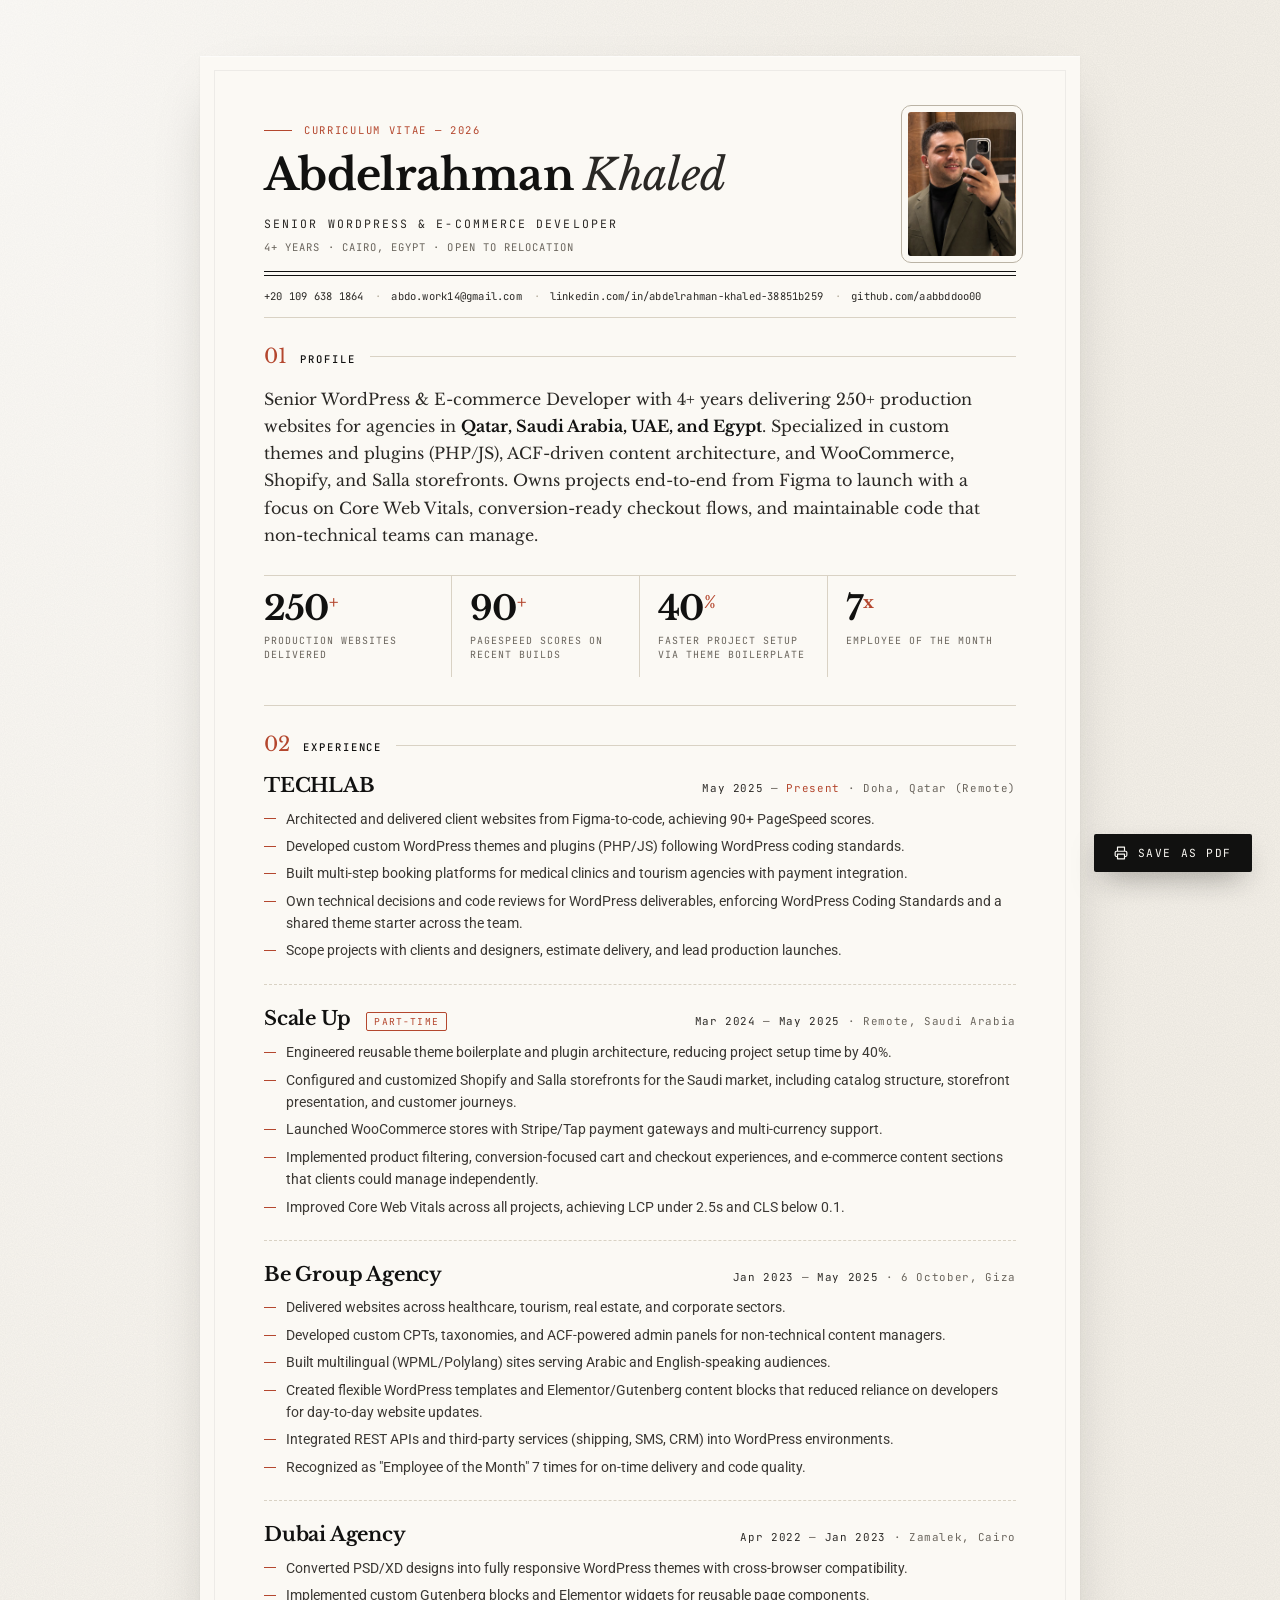
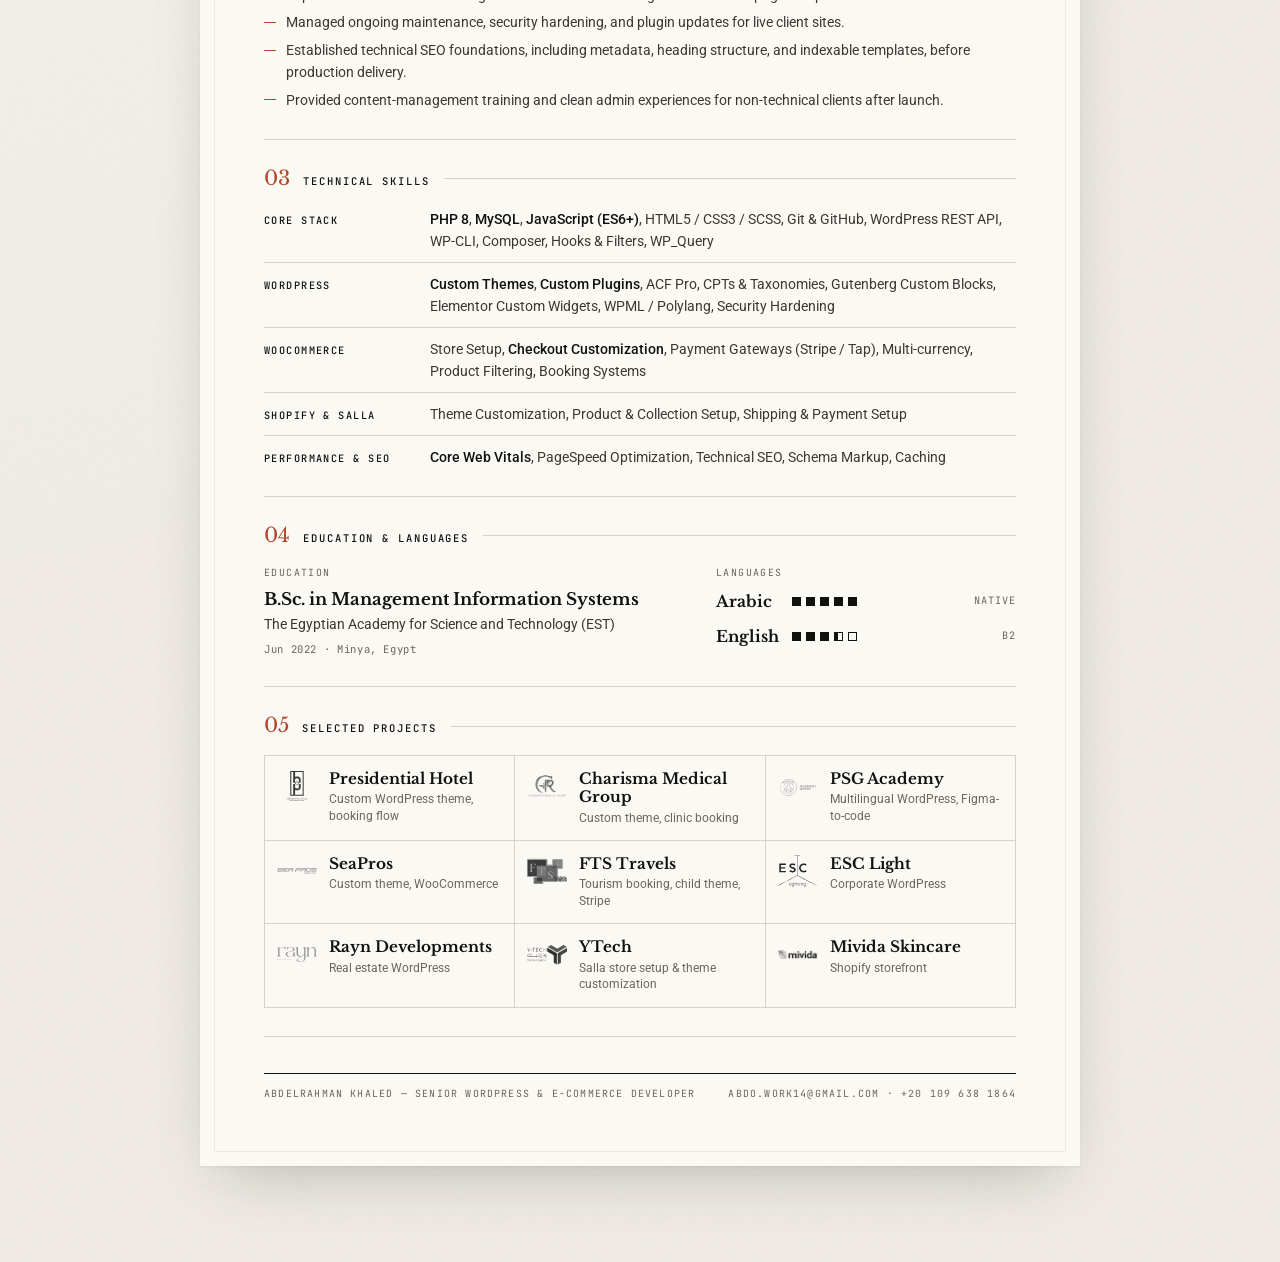
==== commit 40cdf21b: "Remove per-job site counts to avoid conflicting with 250+ total Co-authored-by: Cursor <cursoragent@" ====
--- a/index.html
+++ b/index.html
@@ -94,7 +94,7 @@
                             Qatar (Remote)</p>
                     </div>
                     <ul class="job__list">
-                        <li>Architected and delivered 10+ client websites from Figma-to-code, achieving 90+
+                        <li>Architected and delivered client websites from Figma-to-code, achieving 90+
                             PageSpeed scores.</li>
                         <li>Developed custom WordPress themes and plugins (PHP/JS) following WordPress coding
                             standards.</li>
@@ -118,7 +118,7 @@
                             setup time by 40%.</li>
                         <li>Configured and customized Shopify and Salla storefronts for the Saudi market,
                             including catalog structure, storefront presentation, and customer journeys.</li>
-                        <li>Launched 5+ WooCommerce stores with Stripe/Tap payment gateways and multi-currency
+                        <li>Launched WooCommerce stores with Stripe/Tap payment gateways and multi-currency
                             support.</li>
                         <li>Implemented product filtering, conversion-focused cart and checkout experiences,
                             and e-commerce content sections that clients could manage independently.</li>
@@ -133,7 +133,7 @@
                         <p class="job__meta"><time>Jan 2023</time> — <time>May 2025</time> · 6 October, Giza</p>
                     </div>
                     <ul class="job__list">
-                        <li>Delivered 30+ websites across healthcare, tourism, real estate, and corporate
+                        <li>Delivered websites across healthcare, tourism, real estate, and corporate
                             sectors.</li>
                         <li>Developed custom CPTs, taxonomies, and ACF-powered admin panels for non-technical
                             content managers.</li>
@@ -158,7 +158,7 @@
                             compatibility.</li>
                         <li>Implemented custom Gutenberg blocks and Elementor widgets for reusable page
                             components.</li>
-                        <li>Managed ongoing maintenance, security hardening, and plugin updates for 15+ live
+                        <li>Managed ongoing maintenance, security hardening, and plugin updates for live
                             client sites.</li>
                         <li>Established technical SEO foundations, including metadata, heading structure, and
                             indexable templates, before production delivery.</li>
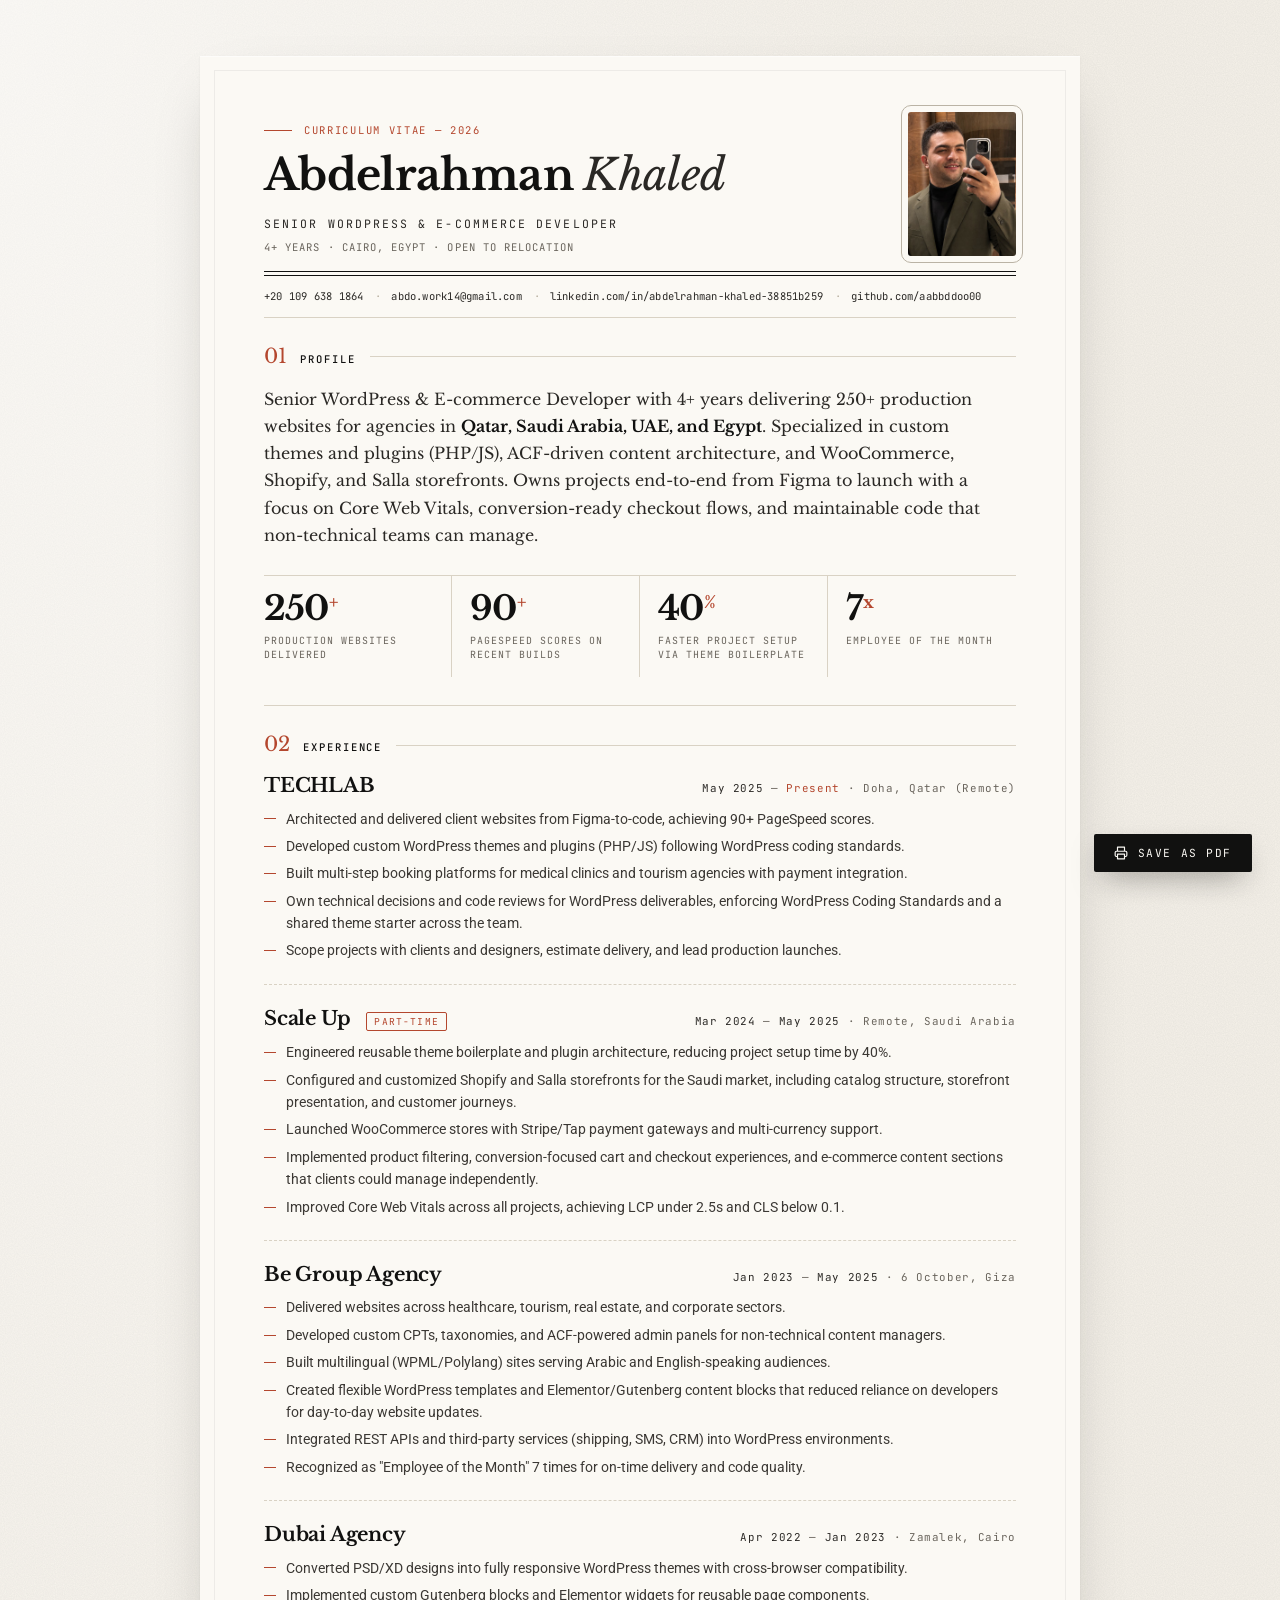
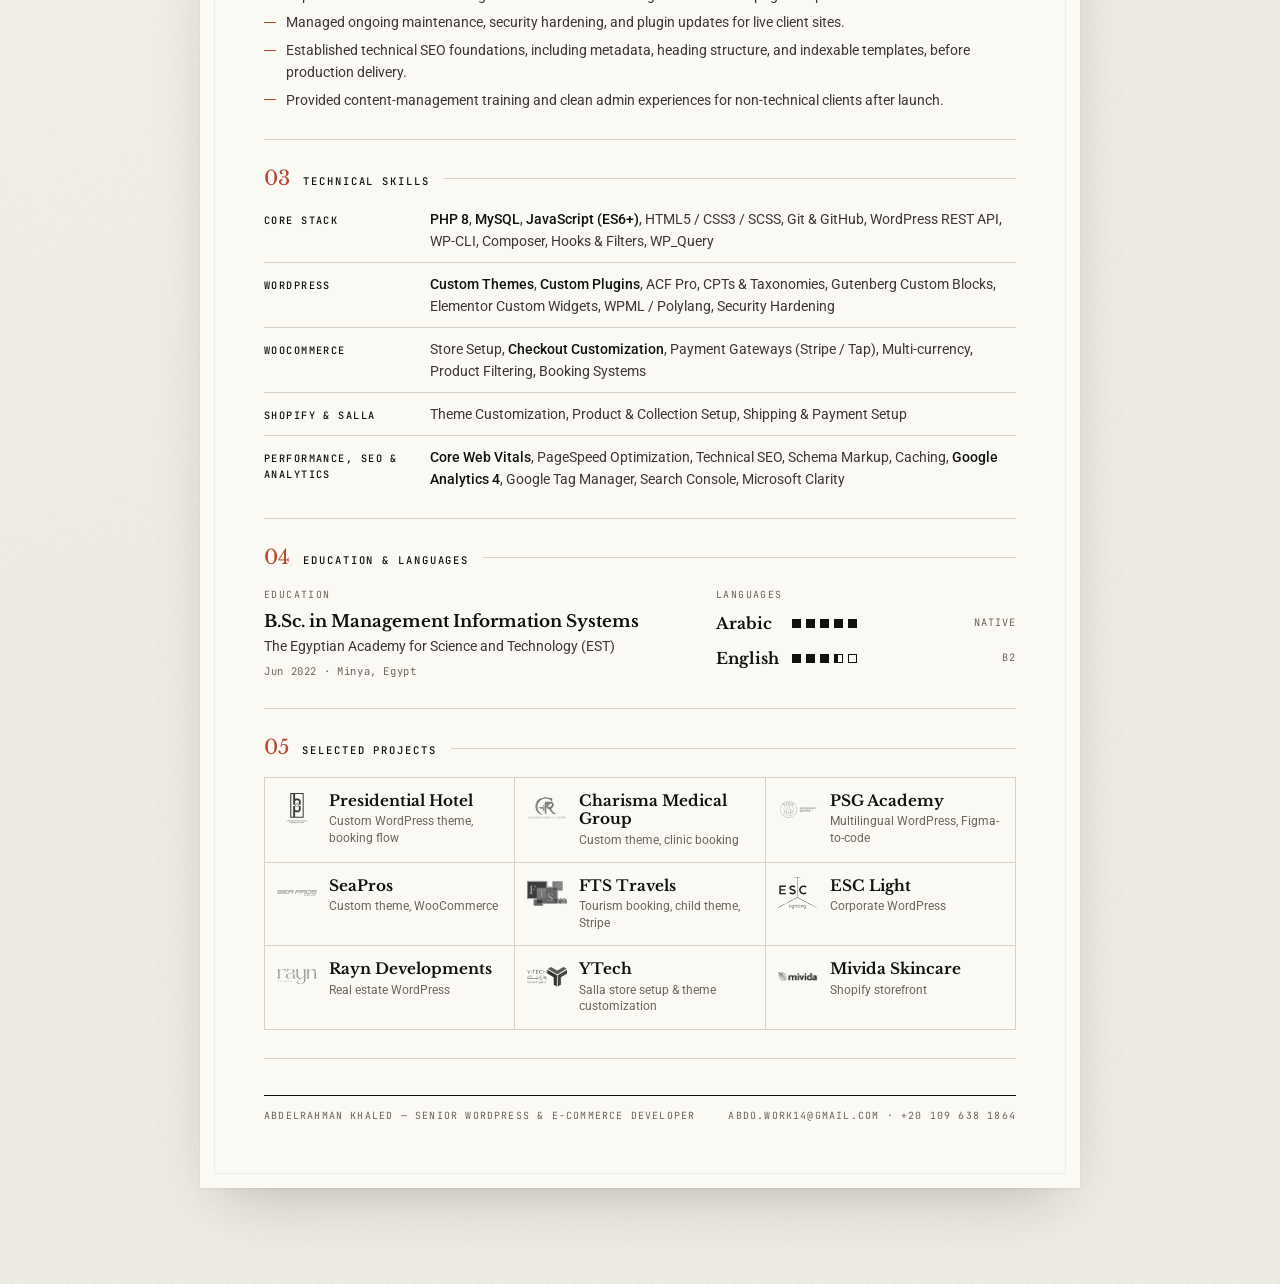
==== commit c27f9649: "Rewrite cover letter for Coca-Cola (Web/WordPress Developer), unify with CV design, add analytics sk" ====
--- a/index.html
+++ b/index.html
@@ -198,8 +198,9 @@
                         <dd>Theme Customization, Product &amp; Collection Setup, Shipping &amp; Payment Setup</dd>
                     </div>
                     <div class="skill-row">
-                        <dt>Performance &amp; SEO</dt>
-                        <dd><b>Core Web Vitals</b>, PageSpeed Optimization, Technical SEO, Schema Markup, Caching</dd>
+                        <dt>Performance, SEO &amp; Analytics</dt>
+                        <dd><b>Core Web Vitals</b>, PageSpeed Optimization, Technical SEO, Schema Markup, Caching,
+                            <b>Google Analytics 4</b>, Google Tag Manager, Search Console, Microsoft Clarity</dd>
                     </div>
                 </dl>
             </div>
--- a/cv.css
+++ b/cv.css
@@ -207,6 +207,7 @@
     position: relative;
     padding-right: 14px;
     margin-right: 14px;
+    white-space: nowrap;
 }
 
 .contact > *:not(:last-child)::after {
@@ -650,6 +651,91 @@
 .project:hover .project__arrow {
     opacity: 1;
     transform: translate(0, 0);
+}
+
+/* ==========================================================
+   COVER LETTER
+   ========================================================== */
+.letter {
+    padding-top: 30px;
+    max-width: 72ch;
+    animation: rise 0.7s var(--ease-out) both;
+    animation-delay: 0.16s;
+}
+
+.letter__meta {
+    display: flex;
+    justify-content: space-between;
+    align-items: flex-start;
+    gap: 24px;
+    margin-bottom: 28px;
+    font-family: var(--font-mono);
+    font-size: 0.68rem;
+    letter-spacing: 0.06em;
+    color: var(--muted);
+}
+
+.letter__to {
+    display: flex;
+    flex-direction: column;
+    gap: 2px;
+    text-align: right;
+}
+
+.letter__to span:first-child {
+    color: var(--ink);
+    font-weight: 600;
+}
+
+.letter__salutation {
+    font-family: var(--font-display);
+    font-size: 1.1rem;
+    font-weight: 700;
+    color: var(--ink);
+    margin-bottom: 14px;
+}
+
+.letter__body p {
+    font-size: 0.93rem;
+    line-height: 1.7;
+    color: var(--text);
+    margin-bottom: 14px;
+}
+
+.letter__body strong {
+    color: var(--ink);
+    font-weight: 500;
+}
+
+.letter__body a {
+    color: var(--accent);
+    border-bottom: 1px solid var(--hairline-strong);
+}
+
+.letter__closing {
+    margin-top: 26px;
+}
+
+.letter__closing p {
+    color: var(--text);
+}
+
+.letter__signature {
+    margin-top: 14px;
+    font-family: var(--font-display);
+    font-size: 1.25rem;
+    font-weight: 700;
+    color: var(--ink);
+    line-height: 1.2;
+}
+
+.letter__signature-role {
+    margin-top: 4px;
+    font-family: var(--font-mono);
+    font-size: 0.64rem;
+    letter-spacing: 0.14em;
+    text-transform: uppercase;
+    color: var(--muted);
 }
 
 /* ==========================================================
@@ -1091,6 +1177,50 @@
         font-size: 0.55rem;
     }
 
+    /* Cover letter: single A4 page */
+    .page--letter .contact {
+        flex-wrap: wrap;
+    }
+
+    .page--letter .contact > * {
+        white-space: nowrap;
+    }
+
+    .letter {
+        padding-top: 16px;
+        max-width: none;
+    }
+
+    .letter__meta {
+        margin-bottom: 16px;
+        font-size: 0.6rem;
+    }
+
+    .letter__salutation {
+        font-size: 0.95rem;
+        margin-bottom: 8px;
+    }
+
+    .letter__body p {
+        font-size: 0.78rem;
+        line-height: 1.55;
+        margin-bottom: 9px;
+    }
+
+    .letter__closing {
+        margin-top: 14px;
+        font-size: 0.78rem;
+    }
+
+    .letter__signature {
+        font-size: 1.05rem;
+        margin-top: 8px;
+    }
+
+    .page--letter .colophon {
+        margin-top: 16px;
+    }
+
     a[href^="http"]::after {
         content: none;
     }
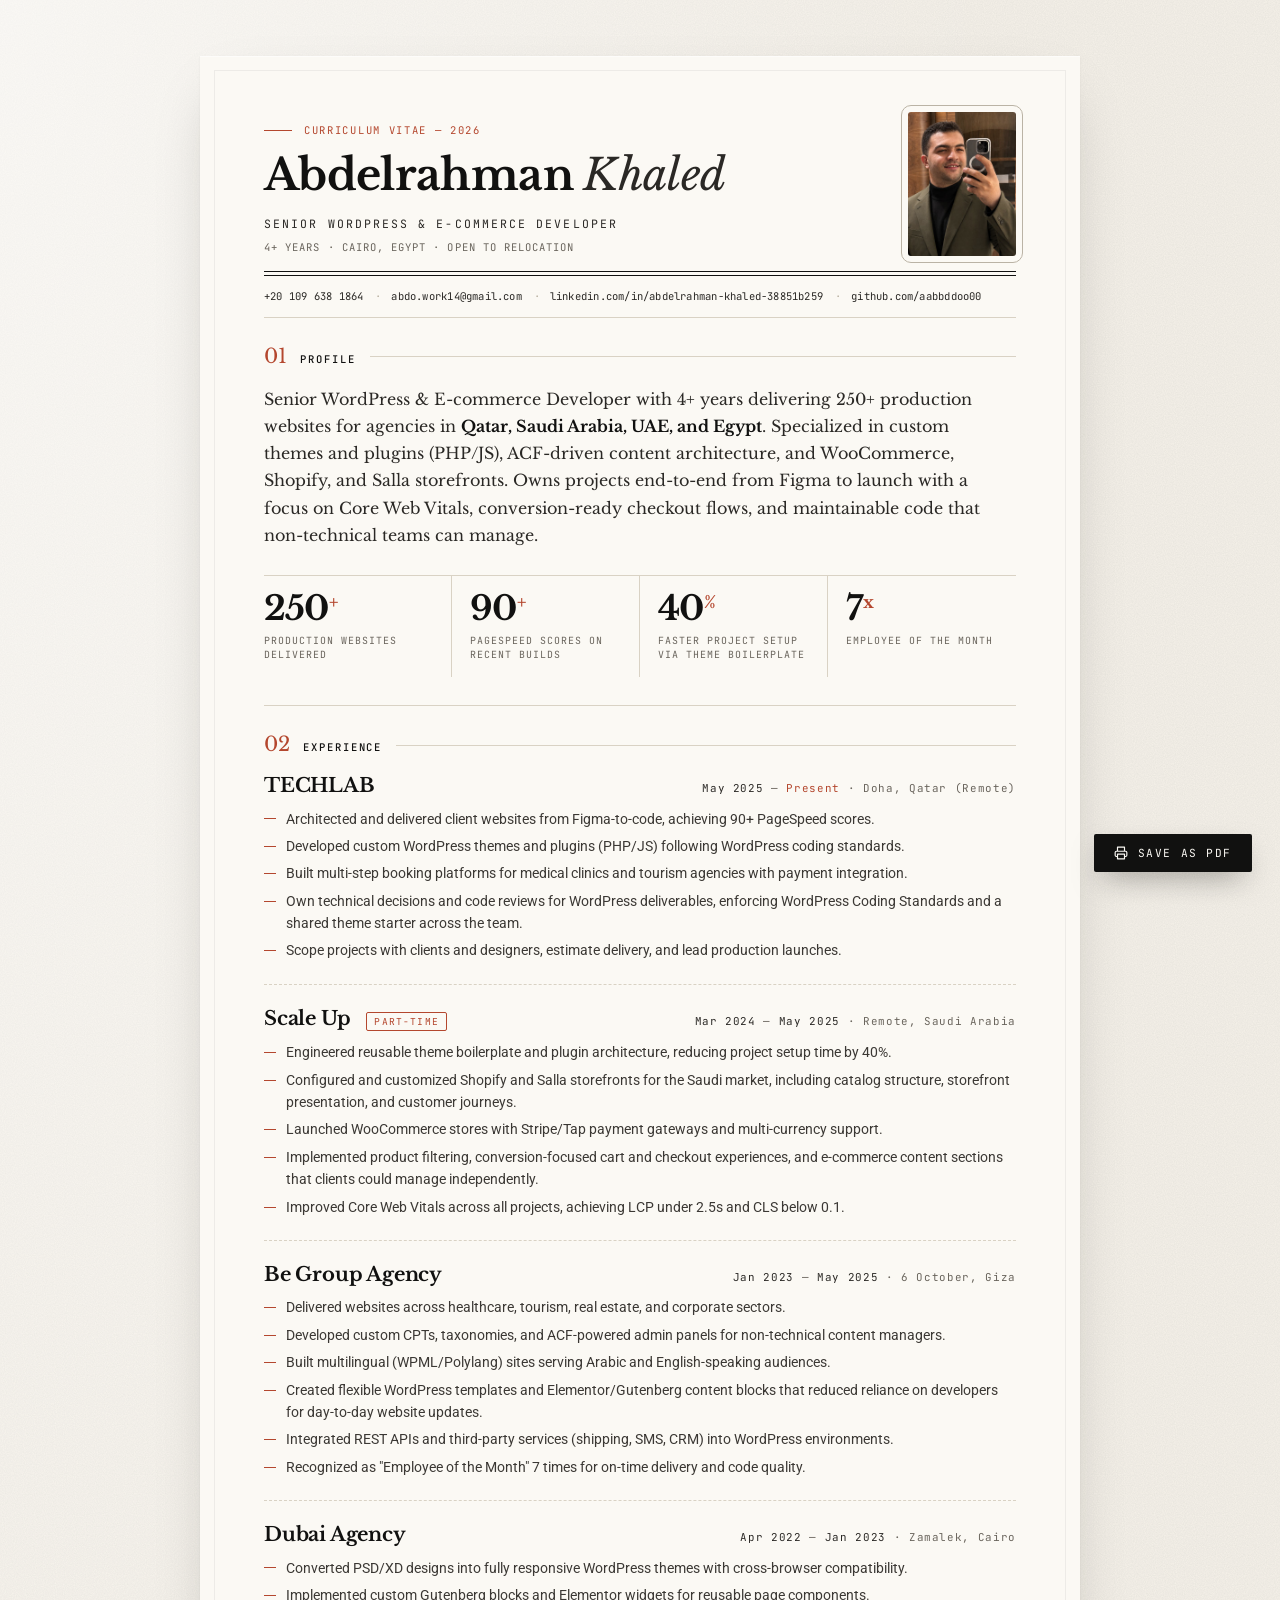
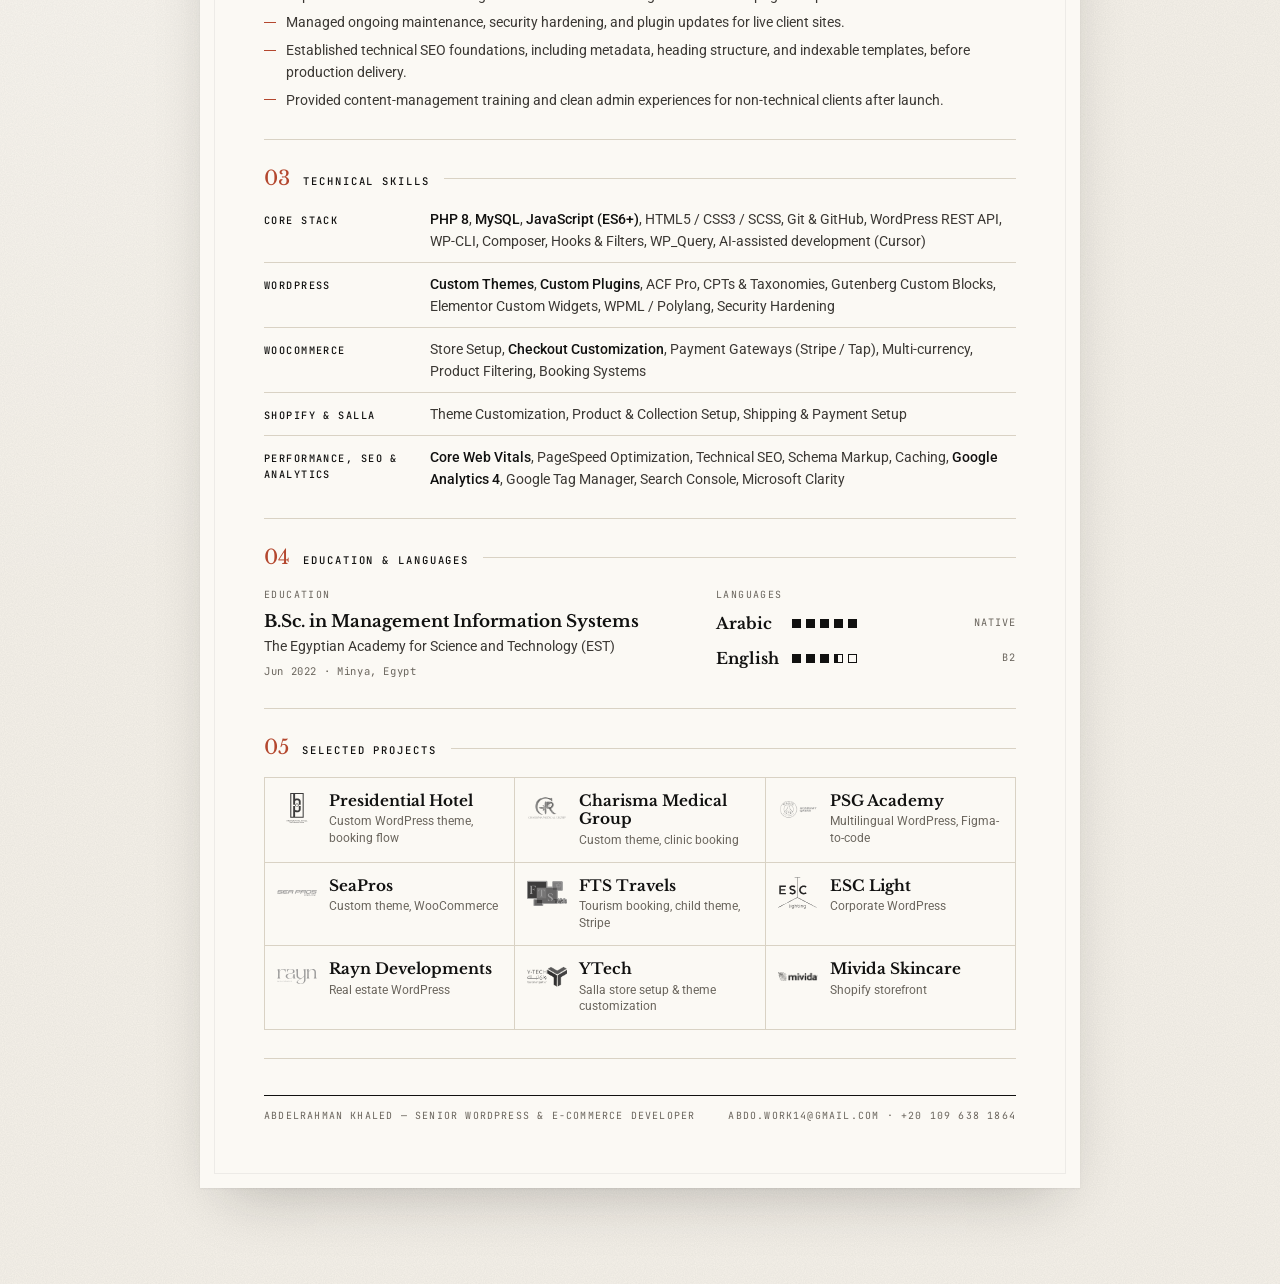
==== commit 65c425d5: "Tailor cover letter to Coca-Cola HBC Web Developer responsibilities; add AI-assisted development to " ====
--- a/index.html
+++ b/index.html
@@ -181,7 +181,8 @@
                     <div class="skill-row">
                         <dt>Core Stack</dt>
                         <dd><b>PHP 8</b>, <b>MySQL</b>, <b>JavaScript (ES6+)</b>, HTML5 / CSS3 / SCSS, Git &amp; GitHub,
-                            WordPress REST API, WP-CLI, Composer, Hooks &amp; Filters, WP_Query</dd>
+                            WordPress REST API, WP-CLI, Composer, Hooks &amp; Filters, WP_Query,
+                            AI-assisted development (Cursor)</dd>
                     </div>
                     <div class="skill-row">
                         <dt>WordPress</dt>
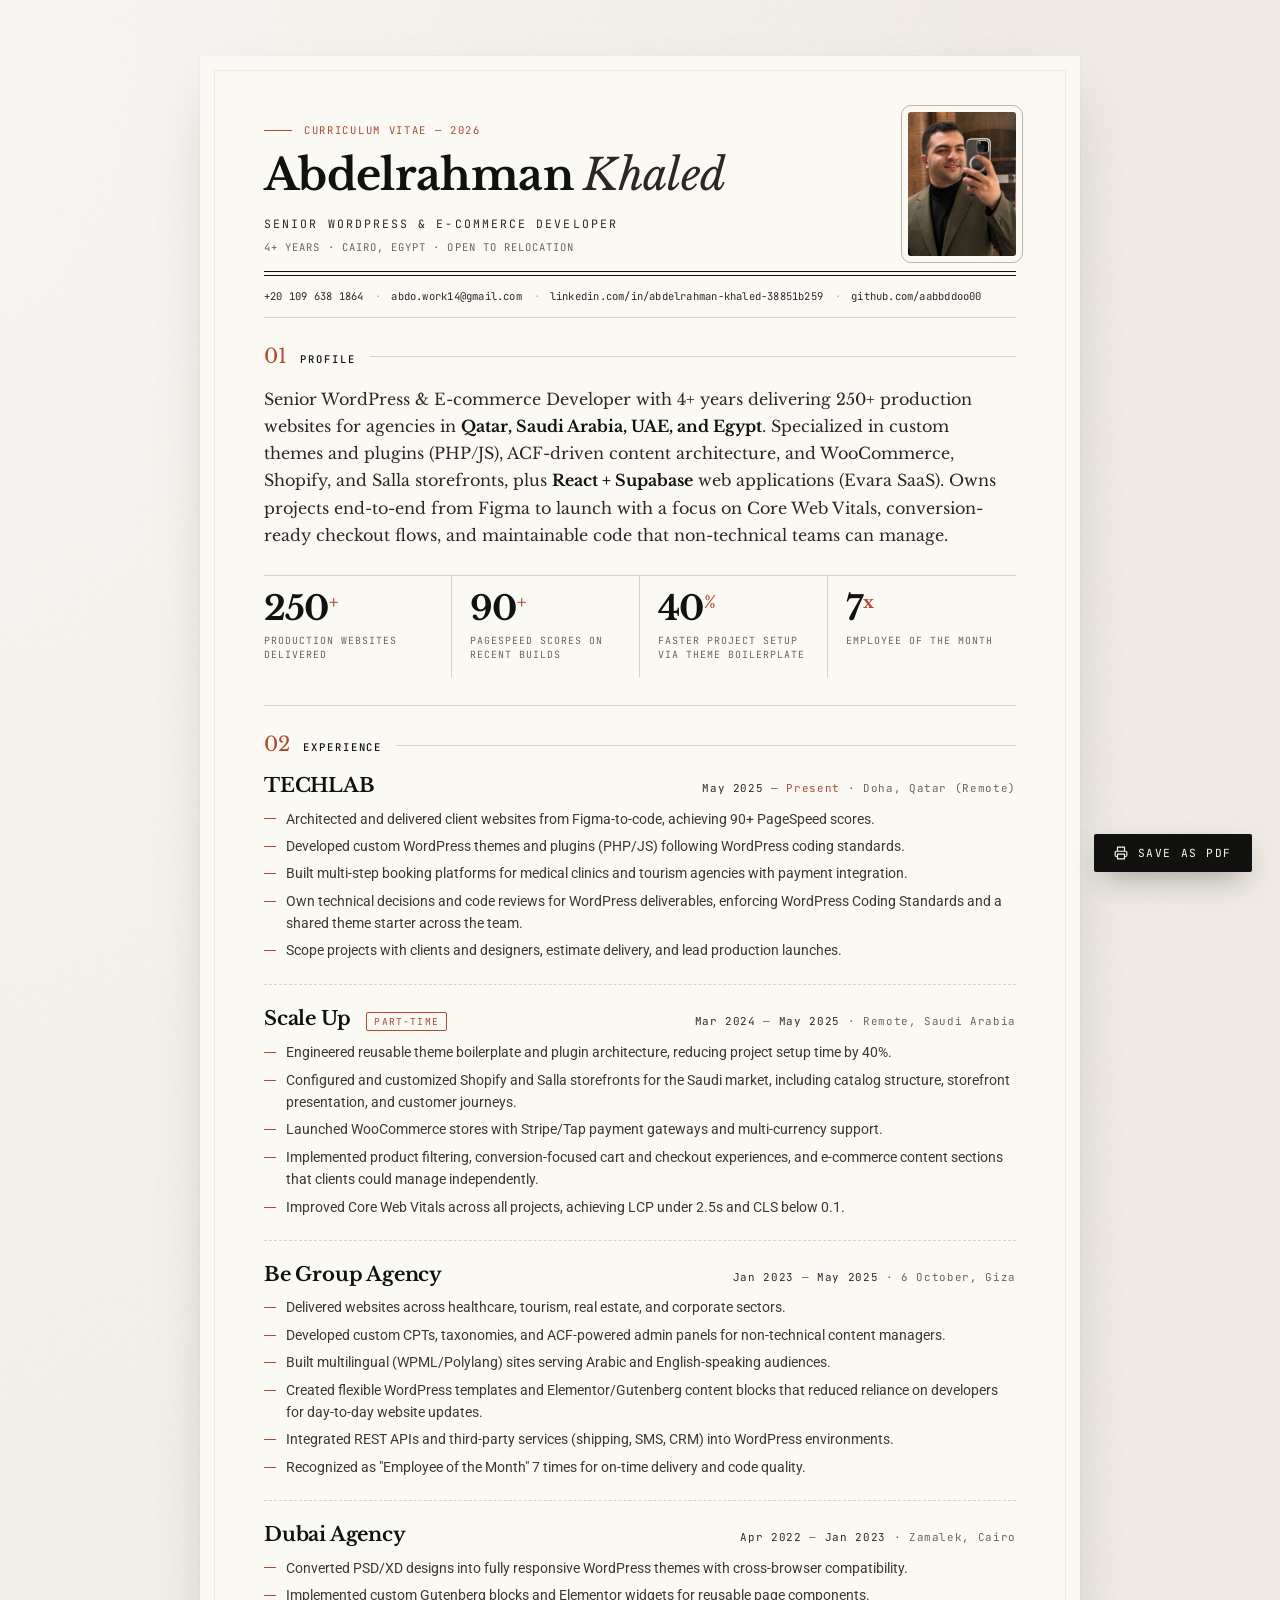
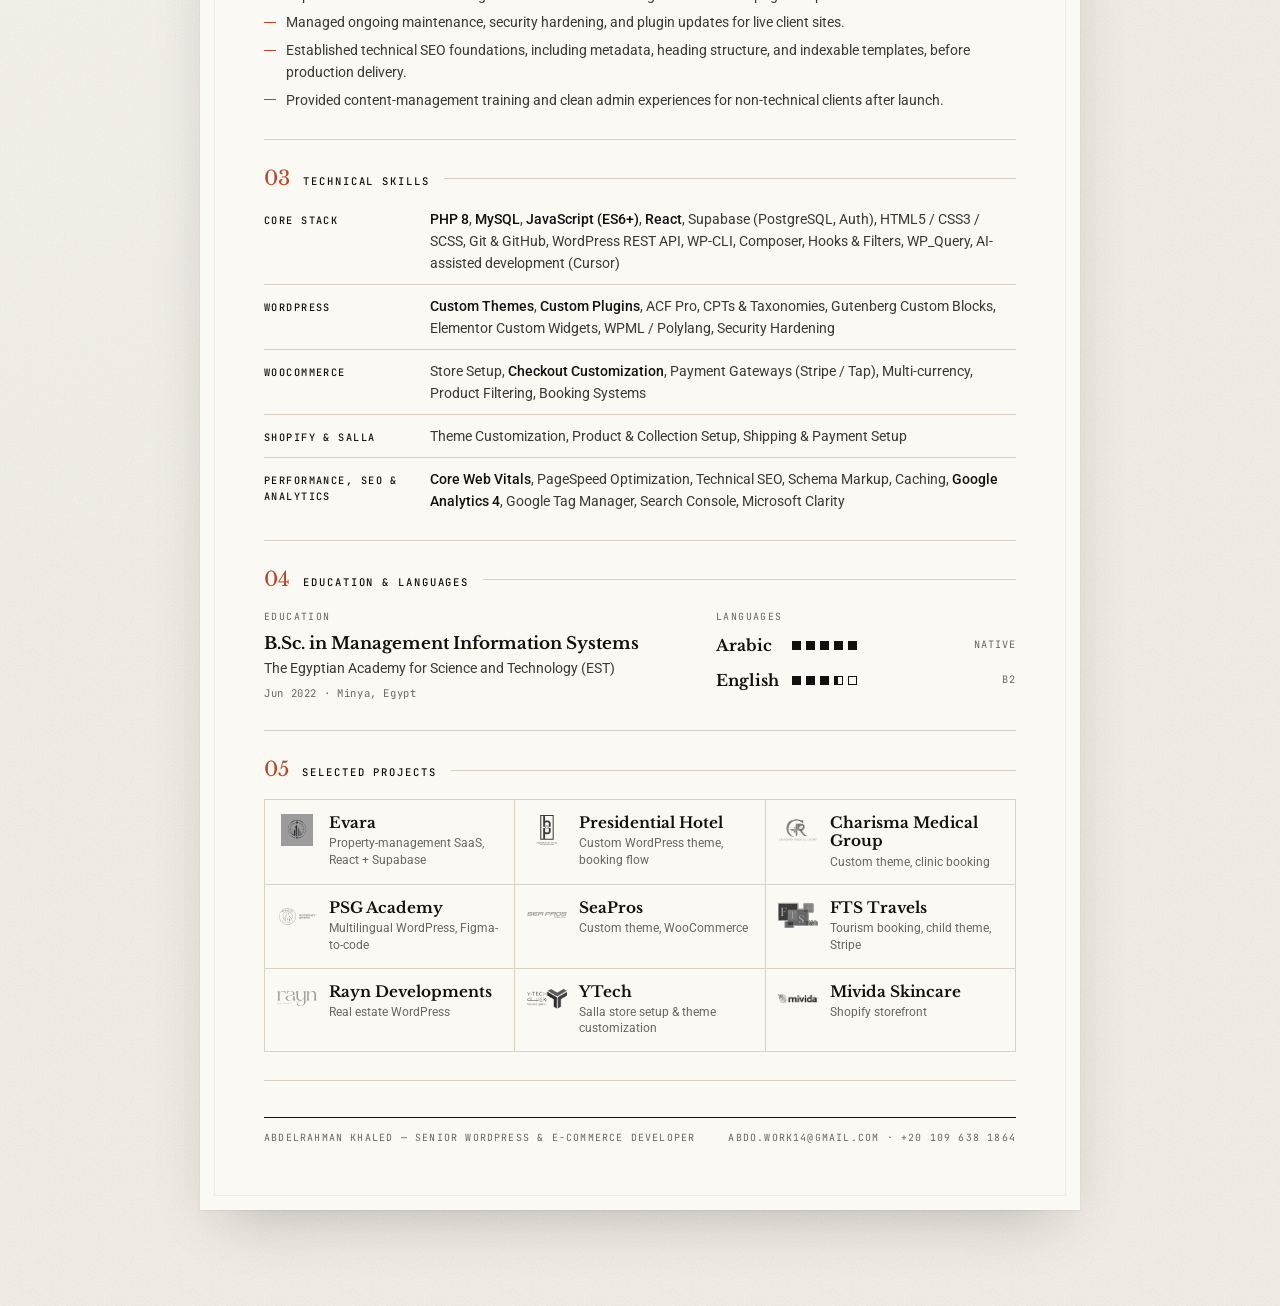
==== commit 9fb79251: "Add Evara (React + Supabase) to CV projects/skills and cover letter Co-authored-by: Cursor <cursorag" ====
--- a/index.html
+++ b/index.html
@@ -5,9 +5,9 @@
     <meta charset="UTF-8">
     <meta name="viewport" content="width=device-width, initial-scale=1.0">
     <meta name="description"
-        content="Abdelrahman Khaled - Senior WordPress and e-commerce developer with 4+ years delivering 250+ production websites. Custom themes and plugins in PHP and JavaScript, WooCommerce, Shopify, Salla, WordPress REST API, and Core Web Vitals.">
+        content="Abdelrahman Khaled - Senior WordPress and e-commerce developer with 4+ years delivering 250+ production websites. Custom themes and plugins in PHP and JavaScript, WooCommerce, Shopify, Salla, WordPress REST API, Core Web Vitals, and React + Supabase web applications.">
     <meta name="keywords"
-        content="Senior WordPress Developer, WooCommerce, Shopify, Salla, Custom Themes, Custom Plugins, PHP, JavaScript, MySQL, WordPress REST API, ACF, Gutenberg, Elementor, SEO, E-commerce Developer">
+        content="Senior WordPress Developer, Web Developer, WooCommerce, Shopify, Salla, Custom Themes, Custom Plugins, PHP, JavaScript, React, Supabase, PostgreSQL, MySQL, WordPress REST API, ACF, Gutenberg, Elementor, SEO, E-commerce Developer">
     <meta name="author" content="Abdelrahman Khaled">
     <meta name="robots" content="index, follow">
     <meta name="theme-color" content="#f6f2ea">
@@ -55,8 +55,9 @@
                     Senior WordPress &amp; E-commerce Developer with 4+ years delivering 250+ production websites
                     for agencies in <strong>Qatar, Saudi Arabia, UAE, and Egypt</strong>. Specialized in custom themes
                     and plugins (PHP/JS), ACF-driven content architecture, and WooCommerce, Shopify, and Salla
-                    storefronts. Owns projects end-to-end from Figma to launch with a focus on Core Web Vitals,
-                    conversion-ready checkout flows, and maintainable code that non-technical teams can manage.
+                    storefronts, plus <strong>React + Supabase</strong> web applications (Evara SaaS). Owns projects
+                    end-to-end from Figma to launch with a focus on Core Web Vitals, conversion-ready checkout flows,
+                    and maintainable code that non-technical teams can manage.
                 </p>
                 <div class="highlights" aria-label="Key highlights">
                     <div class="highlight">
@@ -180,9 +181,9 @@
                 <dl class="skills">
                     <div class="skill-row">
                         <dt>Core Stack</dt>
-                        <dd><b>PHP 8</b>, <b>MySQL</b>, <b>JavaScript (ES6+)</b>, HTML5 / CSS3 / SCSS, Git &amp; GitHub,
-                            WordPress REST API, WP-CLI, Composer, Hooks &amp; Filters, WP_Query,
-                            AI-assisted development (Cursor)</dd>
+                        <dd><b>PHP 8</b>, <b>MySQL</b>, <b>JavaScript (ES6+)</b>, <b>React</b>, Supabase (PostgreSQL,
+                            Auth), HTML5 / CSS3 / SCSS, Git &amp; GitHub, WordPress REST API, WP-CLI, Composer,
+                            Hooks &amp; Filters, WP_Query, AI-assisted development (Cursor)</dd>
                     </div>
                     <div class="skill-row">
                         <dt>WordPress</dt>
@@ -258,6 +259,14 @@
             </div>
             <div class="section__body">
                 <div class="projects">
+                    <a class="project" href="https://evaraapp.pro" target="_blank" rel="noopener noreferrer">
+                        <img class="project__logo" src="assets/logos/evara.png" alt="" width="40" height="32">
+                        <span class="project__text">
+                            <span class="project__name">Evara</span>
+                            <span class="project__desc">Property-management SaaS, React + Supabase</span>
+                        </span>
+                        <span class="project__arrow" aria-hidden="true">↗</span>
+                    </a>
                     <a class="project" href="https://presidential-hotel.com" target="_blank" rel="noopener noreferrer">
                         <img class="project__logo" src="assets/logos/presidential.svg" alt="" width="40" height="32">
                         <span class="project__text">
@@ -296,14 +305,6 @@
                         <span class="project__text">
                             <span class="project__name">FTS Travels</span>
                             <span class="project__desc">Tourism booking, child theme, Stripe</span>
-                        </span>
-                        <span class="project__arrow" aria-hidden="true">↗</span>
-                    </a>
-                    <a class="project" href="https://esclight.com" target="_blank" rel="noopener noreferrer">
-                        <img class="project__logo" src="assets/logos/esc-light.svg" alt="" width="40" height="32">
-                        <span class="project__text">
-                            <span class="project__name">ESC Light</span>
-                            <span class="project__desc">Corporate WordPress</span>
                         </span>
                         <span class="project__arrow" aria-hidden="true">↗</span>
                     </a>
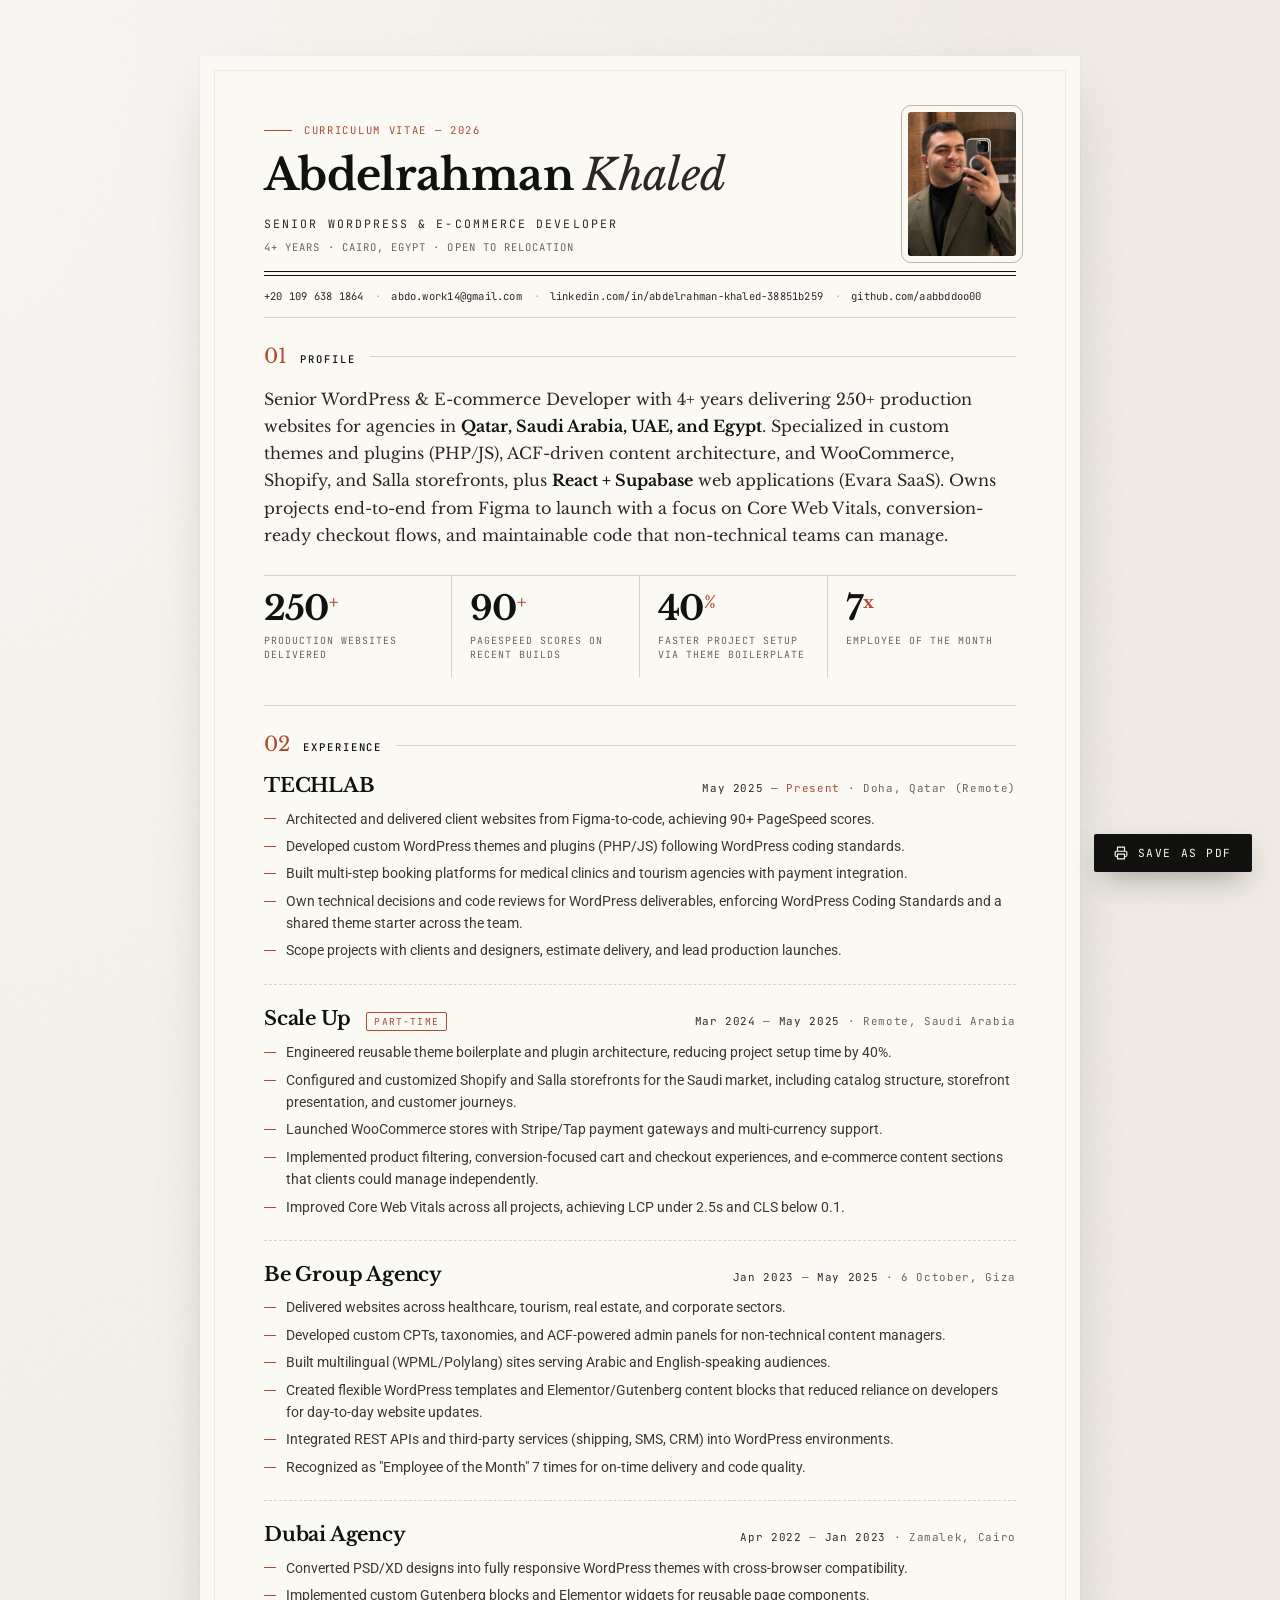
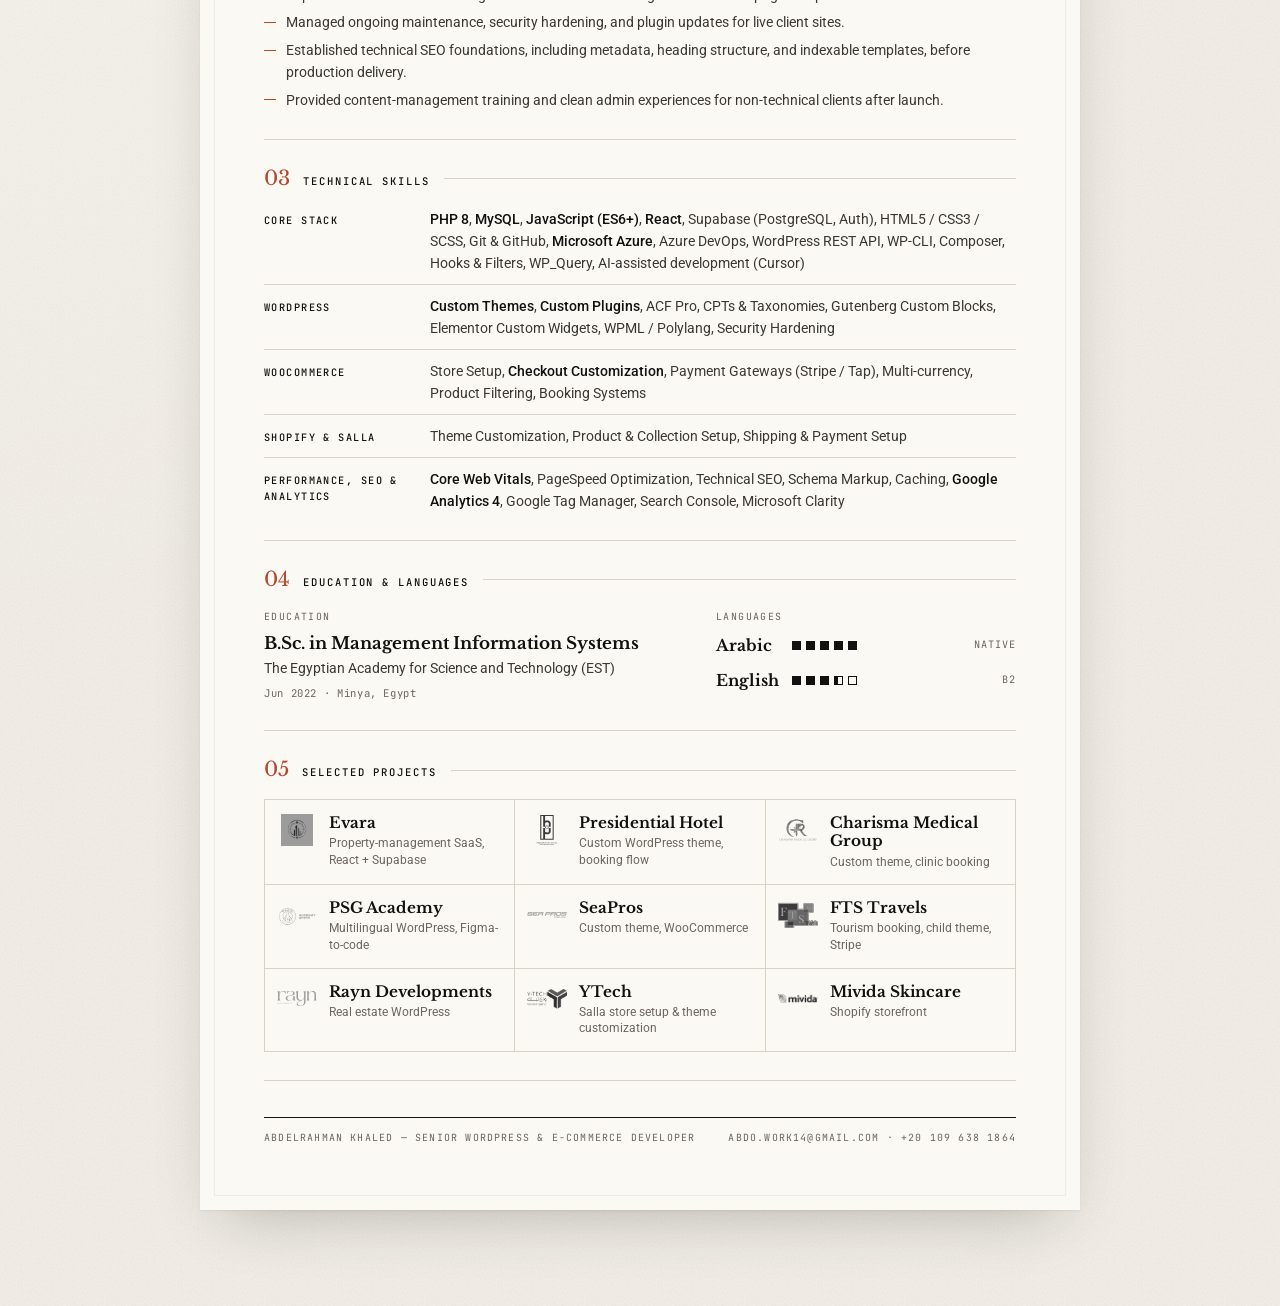
==== commit 874baad4: "Add Azure and Azure DevOps to CV and Coca-Cola cover letters Co-authored-by: Cursor <cursoragent@cur" ====
--- a/index.html
+++ b/index.html
@@ -182,8 +182,9 @@
                     <div class="skill-row">
                         <dt>Core Stack</dt>
                         <dd><b>PHP 8</b>, <b>MySQL</b>, <b>JavaScript (ES6+)</b>, <b>React</b>, Supabase (PostgreSQL,
-                            Auth), HTML5 / CSS3 / SCSS, Git &amp; GitHub, WordPress REST API, WP-CLI, Composer,
-                            Hooks &amp; Filters, WP_Query, AI-assisted development (Cursor)</dd>
+                            Auth), HTML5 / CSS3 / SCSS, Git &amp; GitHub, <b>Microsoft Azure</b>, Azure DevOps,
+                            WordPress REST API, WP-CLI, Composer, Hooks &amp; Filters, WP_Query,
+                            AI-assisted development (Cursor)</dd>
                     </div>
                     <div class="skill-row">
                         <dt>WordPress</dt>
